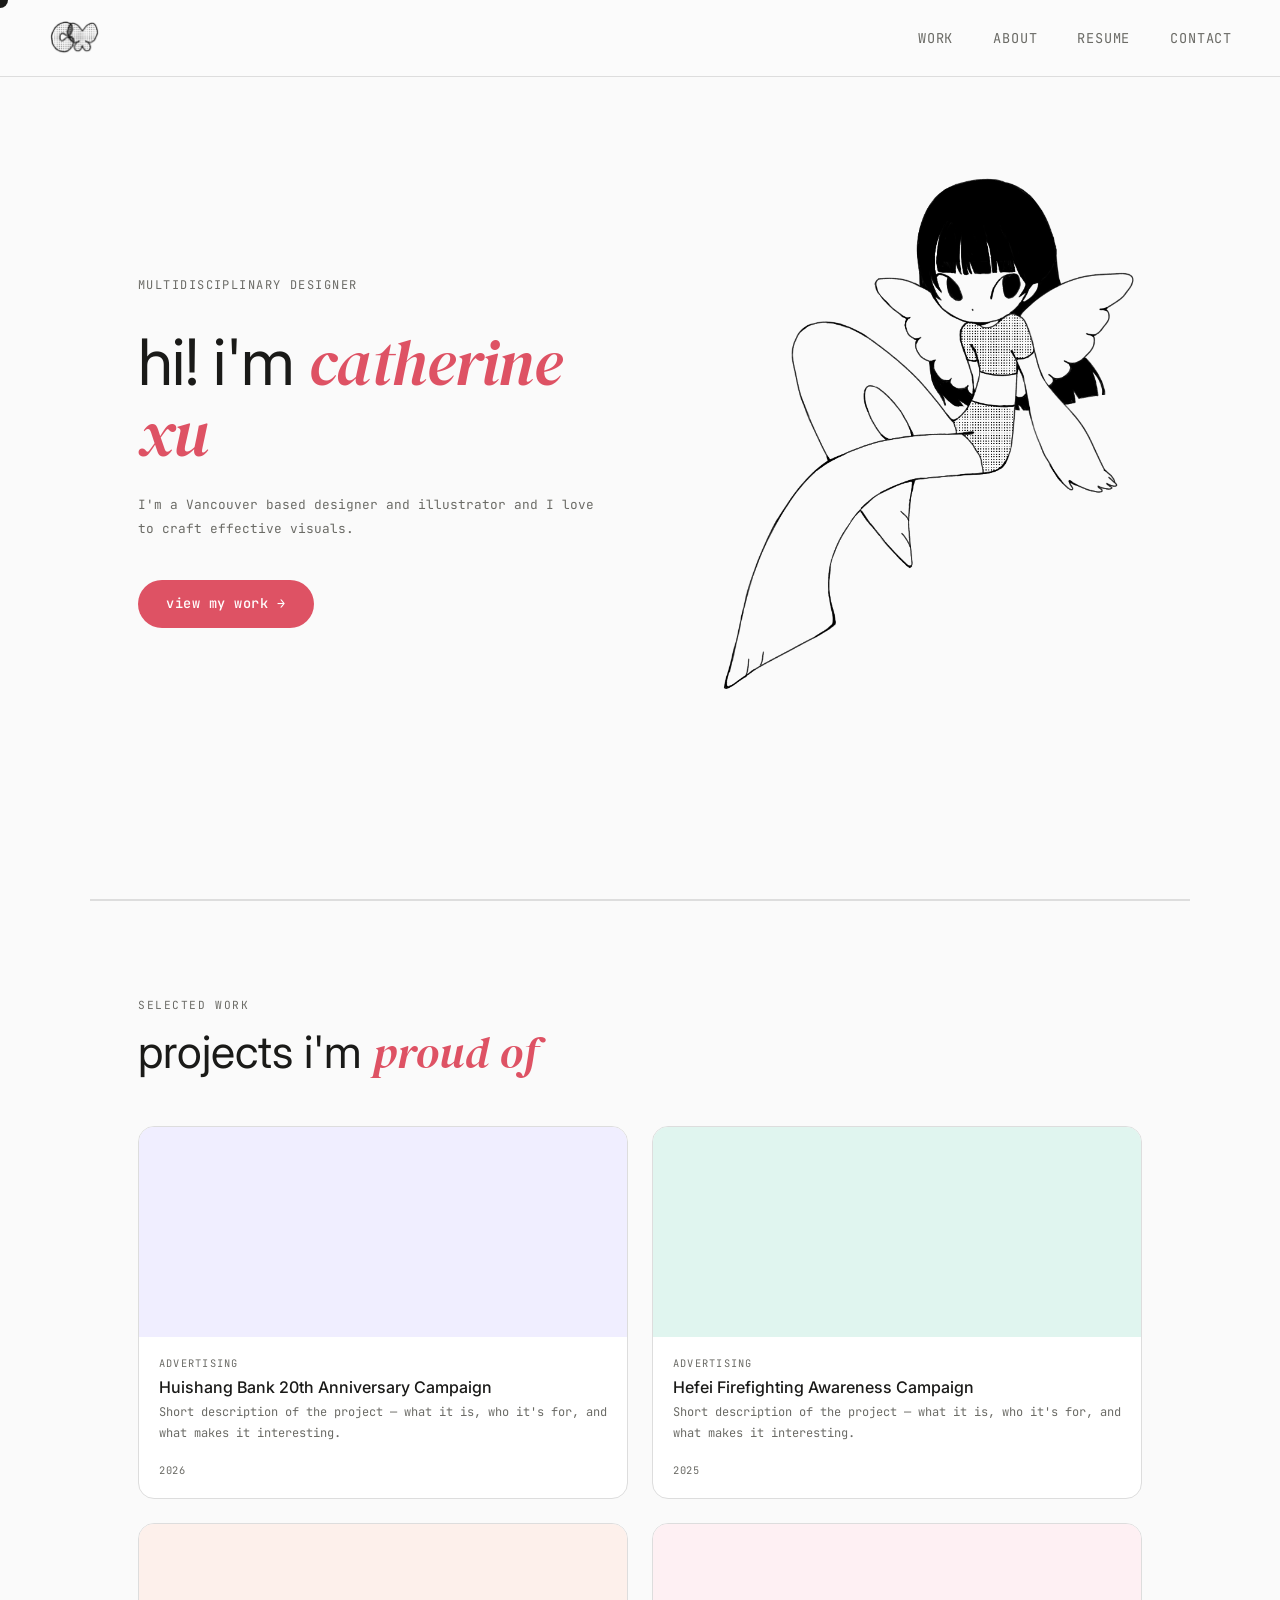
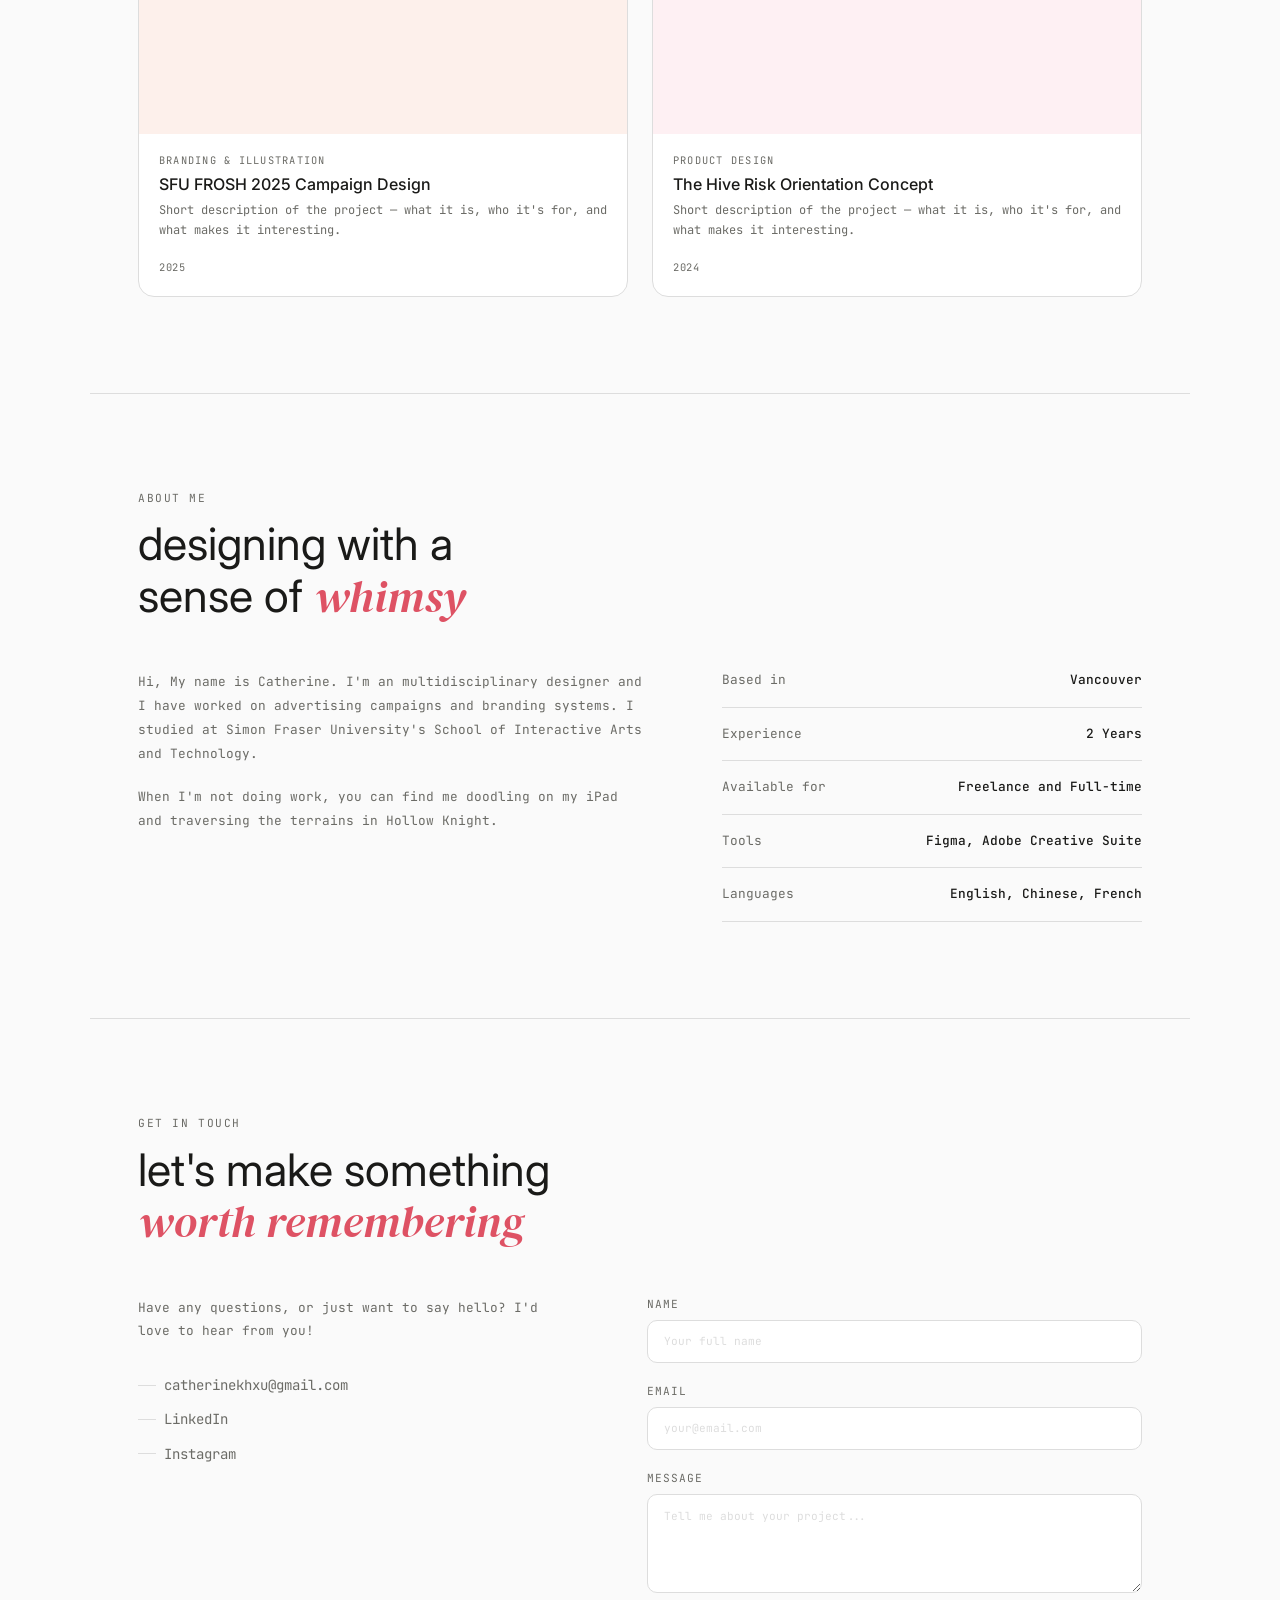
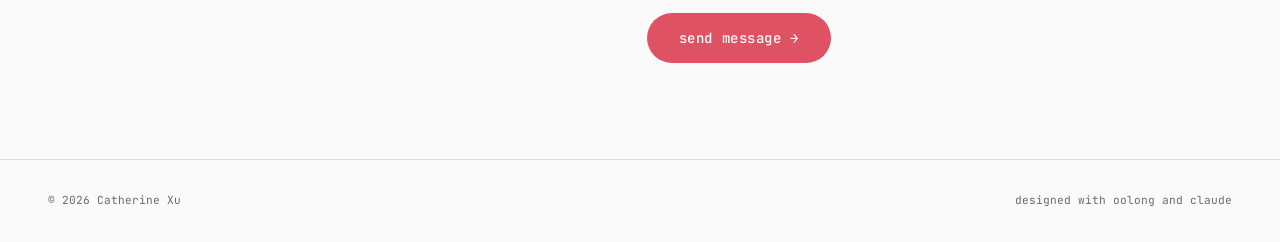
==== html/index.html @ 793a651d "added resume pdf" ====
<!DOCTYPE html>
<html lang="en">
<head>
  <meta charset="UTF-8" />
  <meta name="viewport" content="width=device-width, initial-scale=1.0" />
  <title>Catherine Xu</title>

  <link rel="icon" type="image/png" href="../images/favicon.png">

  <link rel="preconnect" href="https://fonts.googleapis.com">
  <link rel="preconnect" href="https://fonts.gstatic.com" crossorigin>

  <!-- FONTS -->
  <link href="https://fonts.googleapis.com/css2?family=JetBrains+Mono:ital,wght@0,100..800;1,100..800&display=swap" rel="stylesheet">
  <link href="https://fonts.googleapis.com/css2?family=DM+Serif+Display:ital@0;1&family=DM+Sans:wght@300;400;500&display=swap" rel="stylesheet">
  <link href="https://fonts.googleapis.com/css2?family=Inter:ital,opsz,wght@0,14..32,100..900;1,14..32,100..900&family=JetBrains+Mono:ital,wght@0,100..800;1,100..800&display=swap" rel="stylesheet">
  
  <link rel="stylesheet" href="../css/style.css">
</head>

<body>

  <!-- NAV -->
  <nav>
    <a href="#hero">
      <img class="nav-logo"
           src="../images/personal-logo.png"
           alt="Catherine Xu"
           style="height: 36px; width: auto;"
           data-cursor="home"/>

      <img class="nav-logo nav-logo-hover"
           src="../images/personal-logo-hover.png"
           alt="Catherine Xu"
           style="height: 36px; width: auto;" />
    </a>
    <ul class="nav-links">
      <li><a href="#work">Work</a></li>
      <li><a href="#about">About</a></li>
      <li><a href="../files/resume-2026-english.pdf" target="_blank">resume</a></li>
      <li><a href="#contact">Contact</a></li>
    </ul>
  </nav>

  <!-- HERO -->
  <section class="hero" id="hero">
    <div class="hero-text reveal">
      <span class="hero-eyebrow">multidisciplinary designer</span>
      <h1>hi! i'm<em> catherine xu</em></h1>
      <p class="hero-sub">I'm a Vancouver based designer and illustrator and I love to craft effective visuals.</p>
      <a href="#work" class="hero-cta">view my work →</a>
    </div>

    <div class="hero-visual">
      <img
        src="../images/self-portriat.png"
        alt="Your Name — Creative Designer"
        style="width: 100%; border-radius: 16px; object-fit: cover;"
        data-cursor="self portriat 2026"/>
    </div> 
  </section>

  <!-- SELECTED WORK -->
  <div id="work">
    <div class="section">
      <p class="section-tag reveal">selected work</p>
      <h2 class="section-title reveal">projects i'm <em style="font-family: var(--serif); font-style: italic; color: var(--accent);">proud of</em></h2>

      <div class="projects-grid reveal">

        <!-- PROJECT 1 -->
        <a class="proj-card" href="project-1.html" >
          <div class="proj-thumb">
            <!-- To use your own image: replace the div below with <img src="../images/your-image.jpg" alt="Project name" /> -->
            <div class="proj-thumb-placeholder pt-1"></div>
          </div>
          <div class="proj-body">
            <span class="proj-tag">Advertising</span>
            <p class="proj-name">Huishang Bank 20th Anniversary Campaign</p>
            <p class="proj-desc">Short description of the project — what it is, who it's for, and what makes it interesting.</p>
            <div class="proj-footer">
              <span class="proj-year">2026</span>
              <span class="proj-arrow">↗</span>
            </div>
          </div>
        </a>

        <!-- PROJECT 2 -->
        <a class="proj-card" href="project-2.html">
          <div class="proj-thumb">
            <div class="proj-thumb-placeholder pt-2"></div>
          </div>
          <div class="proj-body">
            <span class="proj-tag">Advertising</span>
            <p class="proj-name">Hefei Firefighting Awareness Campaign</p>
            <p class="proj-desc">Short description of the project — what it is, who it's for, and what makes it interesting.</p>
            <div class="proj-footer">
              <span class="proj-year">2025</span>
              <span class="proj-arrow">↗</span>
            </div>
          </div>
        </a>

        <!-- PROJECT 3 -->
        <a class="proj-card" href="project-3.html">
          <div class="proj-thumb">
            <div class="proj-thumb-placeholder pt-3"></div>
          </div>
          <div class="proj-body">
            <span class="proj-tag">Branding & Illustration</span>
            <p class="proj-name">SFU FROSH 2025 Campaign Design</p>
            <p class="proj-desc">Short description of the project — what it is, who it's for, and what makes it interesting.</p>
            <div class="proj-footer">
              <span class="proj-year">2025</span>
              <span class="proj-arrow">↗</span>
            </div>
          </div>
        </a>

        <!-- PROJECT 4 -->
        <a class="proj-card" href="#">
          <div class="proj-thumb">
            <div class="proj-thumb-placeholder pt-4"></div>
          </div>
          <div class="proj-body">
            <span class="proj-tag">Product Design</span>
            <p class="proj-name">The Hive Risk Orientation Concept</p>
            <p class="proj-desc">Short description of the project — what it is, who it's for, and what makes it interesting.</p>
            <div class="proj-footer">
              <span class="proj-year">2024</span>
              <span class="proj-arrow">↗</span>
            </div>
          </div>
        </a>

      </div>
    </div>
  </div>

  <!-- ABOUT -->
  <div id="about">
    <div class="section">
      <p class="section-tag reveal">about me</p>
      <h2 class="section-title reveal">designing with a<br> sense of <em style="font-family: var(--serif); font-style: italic; color: var(--accent);" data-cursor="🌸">whimsy</em></h2>
      <div class="about-grid reveal">
        <div class="about-body">
          <p>Hi, My name is Catherine. I'm an multidisciplinary designer and I have worked on advertising campaigns and branding systems. I studied at  <a href="https://www.sfu.ca/siat.html" data-cursor="see more">Simon Fraser University's School of Interactive Arts and Technology</a>.</p>
          <p>When I'm not doing work, you can find me doodling on my iPad and traversing the terrains in Hollow Knight.</p>
        </div>
        <div class="about-facts">
          <div class="fact-row-1"><span class="fact-label">Based in</span><span class="fact-value">Vancouver</span></div>
          <div class="fact-row"><span class="fact-label">Experience</span><span class="fact-value">2 Years</span></div>
          <div class="fact-row"><span class="fact-label">Available for</span><span class="fact-value">Freelance and Full-time</span></div>
          <div class="fact-row"><span class="fact-label">Tools</span><span class="fact-value">Figma, Adobe Creative Suite</span></div>
          <div class="fact-row"><span class="fact-label">Languages</span><span class="fact-value">English, Chinese, French</span></div>
        </div>
      </div>
    </div>
  </div>

  <!-- CONTACT -->
  <div id="contact">
    <div class="section">
      <p class="section-tag reveal">Get in touch</p>
      <h2 class="section-title reveal">let's make something<br><em style="font-family: var(--serif); font-style: italic; color: var(--accent);">worth remembering</em></h2>
      <div class="contact-grid reveal">
        <div class="contact-intro">
          <p>Have any questions, or just want to say hello? I'd love to hear from you!</p>
          <div class="contact-links">
            <a class="contact-link" href="mailto:catherinekhxu@gmail.com">catherinekhxu@gmail.com</a>
            <a class="contact-link" href="https://www.linkedin.com/in/catherine-xu-8465aa3b2/" target="_blank">LinkedIn</a>
            <a class="contact-link" href="https://instagram.com/oo10n9" target="_blank" data-cursor="work in progress">Instagram</a>
          </div>
        </div>
        <form onsubmit="handleSubmit(event)">
          <div class="field">
            <label for="name">Name</label>
            <input id="name" type="text" placeholder="Your full name" required />
          </div>
          <div class="field">
            <label for="email">Email</label>
            <input id="email" type="email" placeholder="your@email.com" required />
          </div>
          <div class="field">
            <label for="message">Message</label>
            <textarea id="message" rows="5" placeholder="Tell me about your project..." required></textarea>
          </div>
          <button type="submit" class="submit-btn">send message →</button>
        </form>
      </div>
    </div>
  </div>

  <!-- FOOTER -->
  <footer>
    <span>© 2026 Catherine Xu</span>
    <span>designed with oolong and claude</span>
  </footer>

  <script src="../javascript/main.js"></script>


</body>
</html>
---- css/style.css ----
*, *::before, *::after { margin: 0; padding: 0; box-sizing: border-box; cursor: none !important;}

:root {
  --bg: #fafafa;
  --surface: #ffffff;
  --text: #1a1a18;
  --muted: #6b6b66;
  --faint: #dddddd;
  --accent: #de5264;
  --serif: 'DM Serif Display', Georgia, serif;
  --sans: 'Inter', sans-serif;
  --mono: 'JetBrains Mono', sans-serif;
}

html { scroll-behavior: smooth; cursor: none !important;}

body {
  background: var(--bg);
  color: var(--text);
  font-family: var(--mono);
  font-weight: 400;
  line-height: 1.6;
  -webkit-font-smoothing: antialiased;
  cursor: none !important;
}

a {
  text-decoration: none;
  font-size: 0.8rem;
  font-weight: 400;
  color: var(--muted);
  transition: color 0.2s;
  position: relative;
}

a:hover { color: var(--accent); }

a:hover::after { width: 100%; }

/* NAV */
nav {
  position: fixed;
  top: 0; left: 0; right: 0;
  z-index: 100;
  display: flex;
  justify-content: space-between;
  align-items: center;
  padding: 1.25rem 3rem;
  background: rgba(251, 251, 251, 0.88);
  backdrop-filter: blur(10px);
  border-bottom: 1px solid var(--faint);
}

.nav-logo {
  font-family: var(--sans);
  font-size: 1.2rem;
  letter-spacing: 0.01em;
  color: var(--text);
  text-decoration: none;
}

.nav-logo-default {
  transition: opacity 0.2s ease;
}

.nav-logo-hover {
  position: absolute;
  opacity: 0;
  transition: opacity 0.2s ease;
}

a:has(.nav-logo) {
  position: relative;
  display: inline-flex;
}

a:has(.nav-logo):hover .nav-logo-default { opacity: 0; }
a:has(.nav-logo):hover .nav-logo-hover { opacity: 1; }

.nav-links {
  display: flex;
  gap: 2.5rem;
  list-style: none;
}

.nav-links a {
  text-decoration: none;
  font-size: 0.85rem;
  font-weight: 400;
  letter-spacing: 0.06em;
  text-transform: uppercase;
  color: var(--muted);
  transition: color 0.2s;
}

.nav-links a:hover { color: var(--accent); }

/*  HERO  */
.hero {
  padding: 6rem 3rem;
  max-width: 1100px;
  margin: 0 auto;
  min-height: 100vh;
  display: grid;
  grid-template-columns: 1fr 1fr;
  align-items: center;
  gap: 5rem;
  border-bottom: 1px solid var(--faint);
}

.hero-eyebrow {
  display: inline-block;
  font-size: 0.75rem;
  letter-spacing: 0.12em;
  text-transform: uppercase;
  color: var(--muted);
  margin-bottom: 1.5rem;
  padding-bottom: 0.5rem;
}

.hero h1 {
  font-family: var(--sans);
  font-size: clamp(2.8rem, 5vw, 4.5rem);
  font-weight: 400;
  line-height: 1.1;
  margin-bottom: 1.5rem;
  letter-spacing: -0.01em;
}

.hero h1 em {
  font-family: var(--serif);
  font-style: italic;
  color: var(--accent);
}

.hero-sub {
  font-size: 0.8rem;
  color: var(--muted);
  max-width: 550px;
  line-height: 1.8;
  margin-bottom: 2.5rem;
}

.hero-cta {
  display: inline-flex;
  align-items: center;
  gap: 10px;
  font-size: 0.85rem;
  font-weight: 500;
  letter-spacing: 0.04em;
  text-decoration: none;
  color: var(--surface);
  background: var(--accent);
  padding: 0.85rem 1.75rem;
  border-radius: 100px;
  transition: opacity 0.2s, transform 0.2s;
  
}

.hero-cta::after { display: none; }

.hero-cta:hover { opacity: 0.82; transform: translateY(-1px); color: var(--surface); background-color: var(--accent); }

.hero-visual {
  display: flex;
  flex-direction: column;
  gap: 1rem;
}

@keyframes floatUp {
  from { opacity: 0; transform: translateY(16px); }
  to   { opacity: 1; transform: translateY(0); }
}

/* SECTION SHARED */
.section {
  padding: 6rem 3rem;
  max-width: 1100px;
  margin: 0 auto;
}

.section-tag {
  font-size: 0.7rem;
  letter-spacing: 0.14em;
  text-transform: uppercase;
  color: var(--muted);
  margin-bottom: 0.75rem;
}

.section-title {
  font-family: var(--sans);
  font-size: clamp(2rem, 3.5vw, 2.8rem);
  font-weight: 400;
  line-height: 1.15;
  margin-bottom: 3rem;
}

#work .section,
#about .section,
#contact .section {
  border-top: 1px solid var(--faint);
}

/* WORK */

.projects-grid {
  display: grid;
  grid-template-columns: repeat(2, minmax(0, 1fr));
  gap: 1.5rem;
}

.proj-card {
  background: var(--surface);
  border: 1px solid var(--faint);
  border-radius: 16px;
  overflow: hidden;
  text-decoration: none;
  color: inherit;
  display: flex;
  flex-direction: column;
  transition: border-color 0.2s ease, transform 0.2s ease;
}

.proj-card:hover {
  border-color: #c8c8c8;
  transform: translateY(-3px);
}

.proj-card:hover .proj-thumb img,
.proj-card:hover .proj-thumb-placeholder { transform: scale(1.03); }

.proj-card:hover .proj-arrow {
  opacity: 1;
  transform: translate(2px, -2px);
}

/* WORKS - THUMBNAILS */
.proj-thumb {
  width: 100%;
  height: 210px;
  overflow: hidden;
}

.proj-thumb img {
  width: 100%;
  height: 100%;
  object-fit: cover;
  display: block;
  transition: transform 0.4s ease;
}

.proj-thumb-placeholder {
  width: 100%;
  height: 100%;
  transition: transform 0.4s ease;
}

/* Placeholder tints — swap these out once you have real images */
.pt-1 { background: #f0eeff; }
.pt-2 { background: #e0f5ef; }
.pt-3 { background: #fdf0eb; }
.pt-4 { background: #fef0f3; }

/* WORKS - PROJECT CARD BODY */
.proj-body {
  padding: 1.1rem 1.25rem 1.25rem;
  display: flex;
  flex-direction: column;
  gap: 5px;
  flex: 1;
}

.proj-tag {
  font-size: 0.65rem;
  letter-spacing: 0.12em;
  text-transform: uppercase;
  color: var(--muted);
}

.proj-name {
  font-family: var(--sans);
  font-size: 1rem;
  font-weight: 500;
  color: var(--text);
  line-height: 1.3;
  margin: 0;
}

.proj-desc {
  font-size: 0.75rem;
  color: var(--muted);
  line-height: 1.7;
  margin: 0;
  flex: 1;
}

.proj-footer {
  display: flex;
  justify-content: space-between;
  align-items: center;
  margin-top: 0.85rem;
}

.proj-year {
  font-size: 0.65rem;
  color: var(--muted);
  letter-spacing: 0.06em;
}

.proj-arrow {
  font-size: 1rem;
  color: var(--muted);
  opacity: 0;
  transition: opacity 0.2s ease, transform 0.2s ease;
  line-height: 1;
}

/* ABOUT */

.about-grid {
  display: grid;
  grid-template-columns: 1.2fr 1fr;
  gap: 5rem;
  align-items: start;
}

.about-body p {
  font-size: 0.8rem;
  color: var(--muted);
  line-height: 1.85;
  margin-bottom: 1.25rem;
}

.about-facts {
  display: flex;
  flex-direction: column;
  gap: 0;
}

.fact-row-1 {
  display: flex;
  justify-content: space-between;
  align-items: baseline;
  padding-bottom: 1rem;
  border-bottom: 1px solid var(--faint);
  font-size: 0.8rem;
}

.fact-row {
  display: flex;
  justify-content: space-between;
  align-items: baseline;
  padding: 1rem 0;
  border-bottom: 1px solid var(--faint);
  font-size: 0.8rem;
}

.fact-label { color: var(--muted); }
.fact-value { font-weight: 500; }

/* CONTACT */
.contact-grid {
  display: grid;
  grid-template-columns: 1fr 1.2fr;
  gap: 6rem;
  align-items: start;
}

.contact-intro p {
  font-size: 0.8rem;
  color: var(--muted);
  line-height: 1.8;
  margin-bottom: 2rem;
}

.contact-links {
  display: flex;
  flex-direction: column;
  gap: 0.75rem;
}

.contact-link {
  font-size: 0.875rem;
  color: var(--muted);
  text-decoration: none;
  display: flex;
  align-items: center;
  gap: 8px;
  transition: color 0.2s;
}

.contact-link:hover { color: var(--accent); }

.contact-link::before {
  content: '';
  display: inline-block;
  width: 18px; height: 1px;
  background: var(--faint);
}

form { display: flex; flex-direction: column; gap: 1.25rem; }

.field { display: flex; flex-direction: column; gap: 6px; }

label {
  font-size: 0.7rem;
  letter-spacing: 0.1em;
  text-transform: uppercase;
  color: var(--muted);
}

input, textarea {
  font-family: var(--mono);
  font-size: 0.7rem;
  color: var(--text);
  background: var(--surface);
  border: 1px solid var(--faint);
  border-radius: 10px;
  padding: 0.85rem 1rem;
  transition: border-color 0.2s;
  width: 100%;
  resize: vertical;
}

input:focus, textarea:focus {
  outline: none;
  border-color: var(--muted);
}

input::placeholder, textarea::placeholder { color: var(--faint); }

.submit-btn {
  font-family: var(--mono);
  font-size: 0.875rem;
  font-weight: 500;
  letter-spacing: 0.04em;
  color: var(--surface);
  background: var(--accent);
  border: none;
  border-radius: 100px;
  padding: 1rem 2rem;
  align-self: flex-start;
  transition: opacity 0.2s, transform 0.2s;
}

.submit-btn:hover { opacity: 0.82; transform: translateY(-1px); }

/* FOOTER */
footer {
  border-top: 1px solid var(--faint);
  padding: 2rem 3rem;
  display: flex;
  justify-content: space-between;
  align-items: center;
  font-size: 0.7rem;
  color: var(--muted);
}

/* FADE IN ON SCROLL */
.reveal {
  opacity: 0;
  transform: translateY(20px);
  transition: opacity 0.7s ease, transform 0.7s ease;
}

.reveal.visible {
  opacity: 1;
  transform: translateY(0);
}

/* RESPONSIVE */
@media (max-width: 768px) {
  nav { padding: 1rem 1.5rem; }
  .nav-links { gap: 1.5rem; }
  .hero { grid-template-columns: 1fr; padding: 7rem 1.5rem 3rem; gap: 3rem; min-height: auto; }
  .hero-visual { display: none; }
  .section { padding: 4rem 1.5rem; }
  .about-grid { grid-template-columns: 1fr; gap: 2.5rem; }
  .project-item { grid-template-columns: 1fr; min-height: auto; }
  .project-info { border-left: none; border-top: 1px solid var(--faint); padding: 1.25rem 0; }
  .project-thumb-wrap { min-height: 200px; }
  .contact-grid { grid-template-columns: 1fr; gap: 3rem; }
  .projects-grid { grid-template-columns: 1fr; }
  .proj-thumb { height: 200px; }
  footer { flex-direction: column; gap: 0.5rem; text-align: center; }

  
}


/* CUSTOM CURSOR */
.custom-cursor {
  width: 16px;
  height: 16px;
  background: #1a1a18;
  border-radius: 100px;
  position: fixed;
  top: 0;
  left: 0;
  pointer-events: none;
  transform: translate(-50%, -50%);
  z-index: 9999;
  transition: transform 0.15s ease, width 0.2s ease, height 0.2s ease, padding 0.2s ease;
  display: flex;
  align-items: center;
  justify-content: center;
  overflow: hidden;
  white-space: nowrap;
}

.custom-cursor.has-message {
  width: auto;
  height: auto;
  padding: 8px 14px;
  border-radius: 100px;
}

.custom-cursor .cursor-label {
  user-select: none;
  font-family: var(--mono);
  font-size: 0.65rem;
  letter-spacing: 0.08em;
  color: #ffffff;
  opacity: 0;
  max-width: 0;
  transition: opacity 0.15s ease, max-width 0.2s ease;
  text-transform: lowercase;
  overflow: hidden;
}

.custom-cursor.has-message .cursor-label {
  opacity: 1;
  max-width: 200px;
}
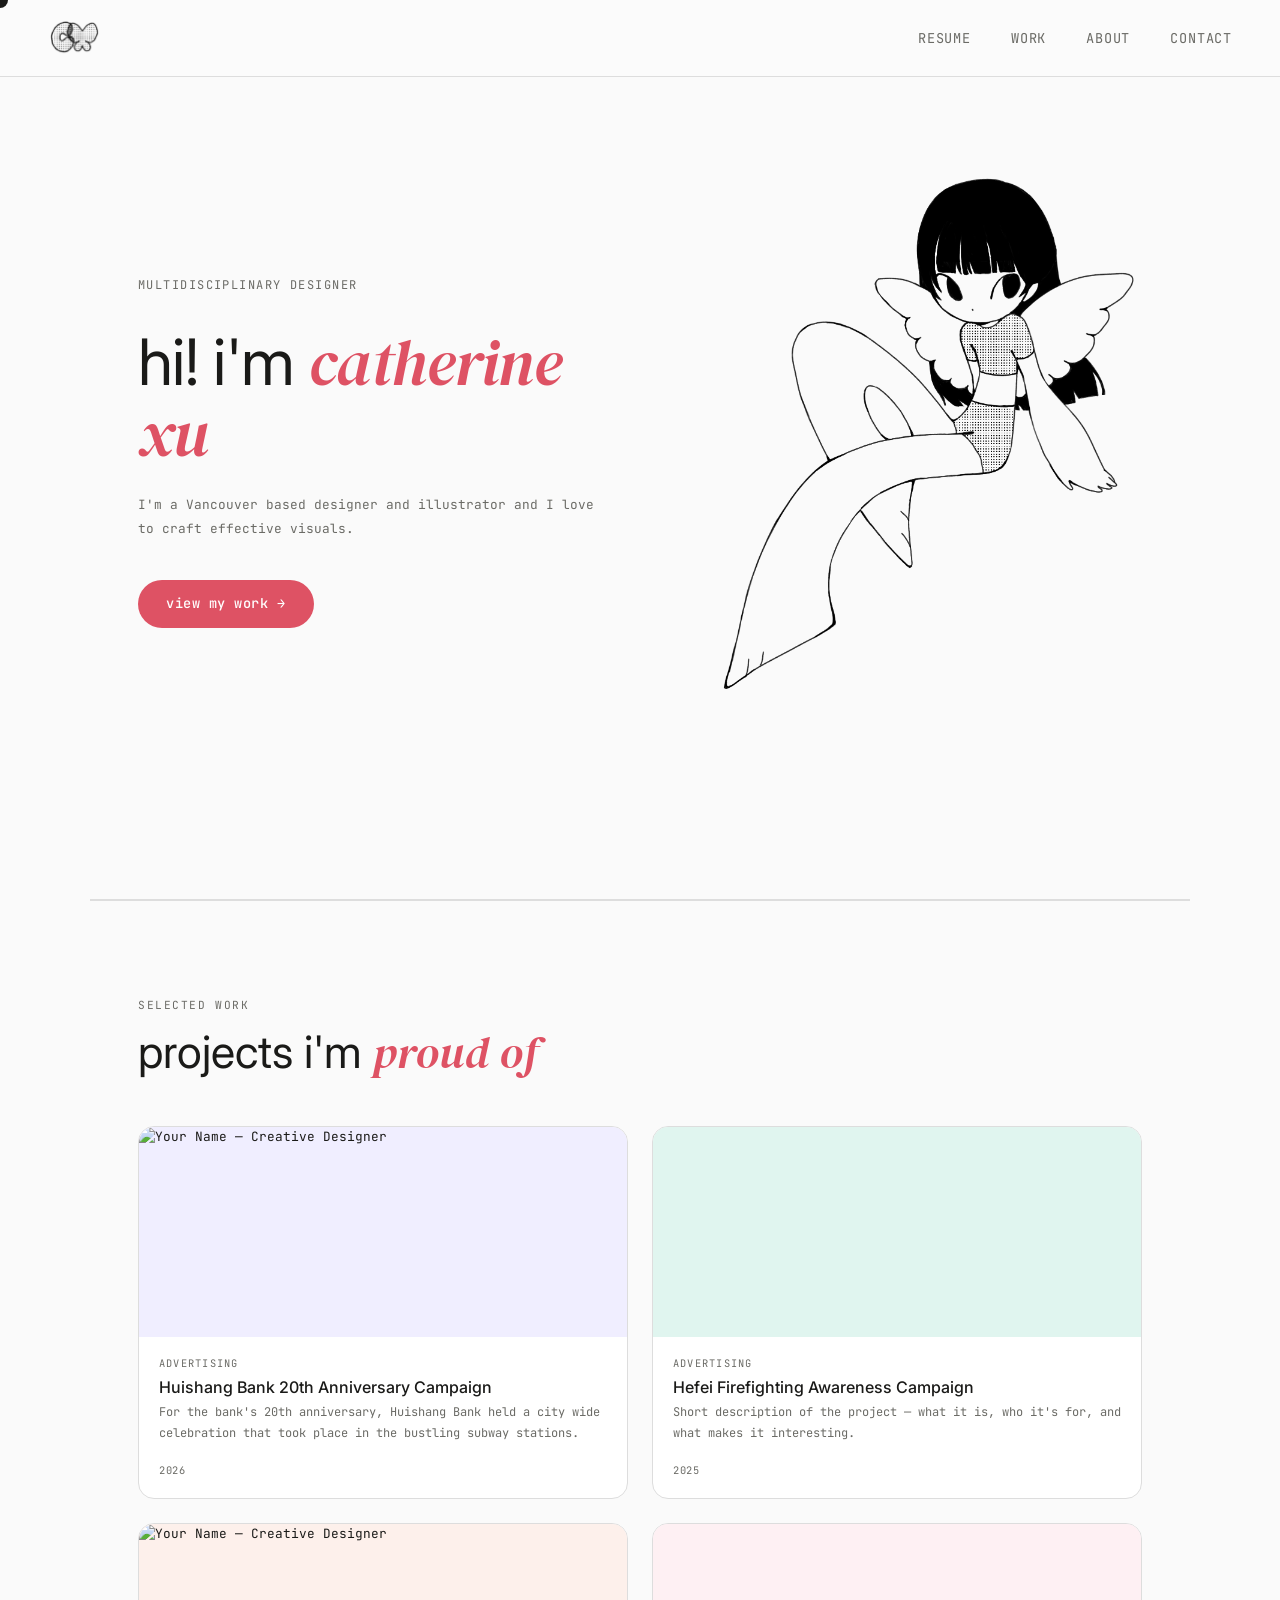
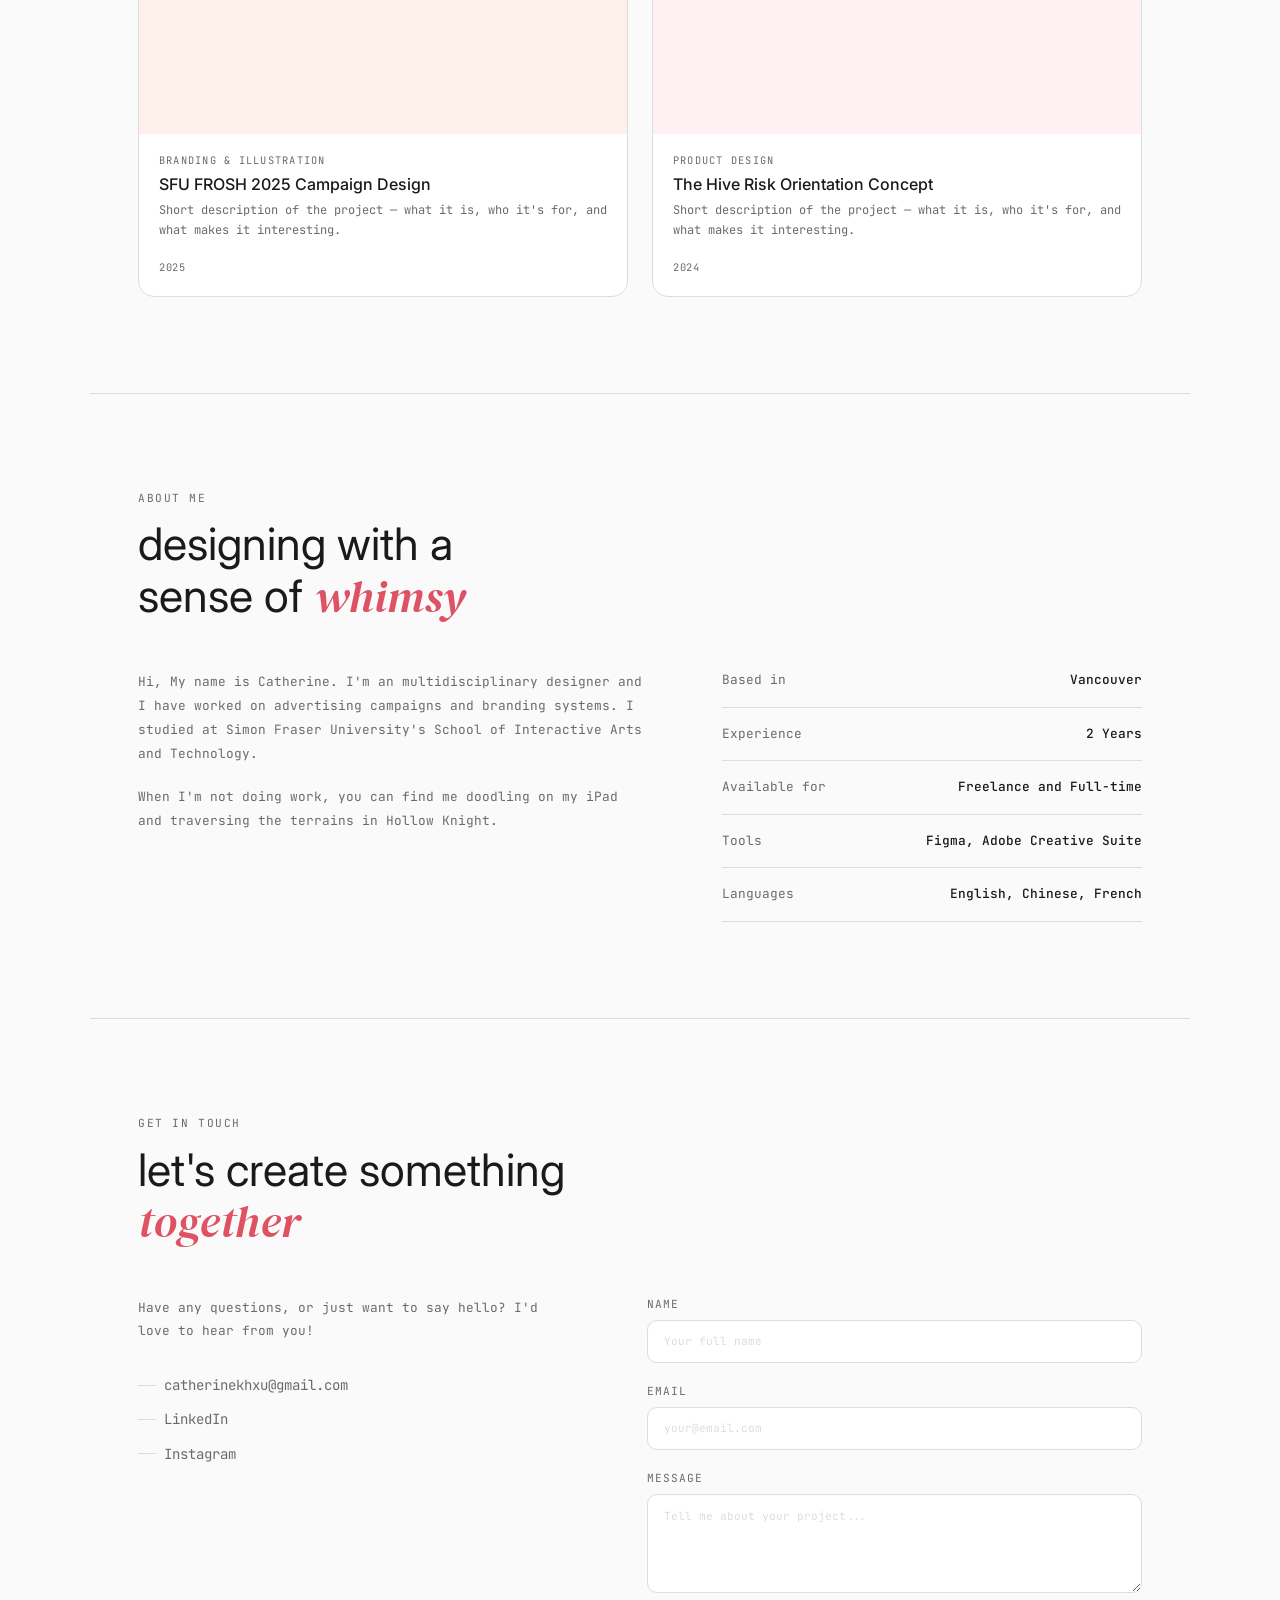
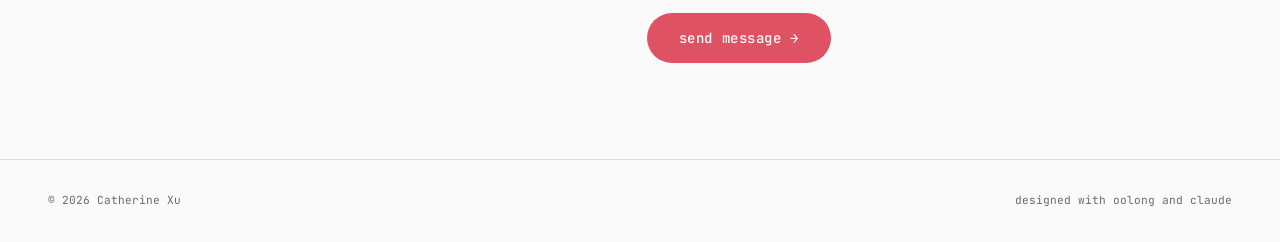
==== commit fccbf32c: "added resume to nav bar for easy access" ====
--- a/html/index.html
+++ b/html/index.html
@@ -35,9 +35,9 @@
            style="height: 36px; width: auto;" />
     </a>
     <ul class="nav-links">
+      <li><a href="../files/resume-2026-english.pdf" target="_blank">resume</a></li>
       <li><a href="#work">Work</a></li>
       <li><a href="#about">About</a></li>
-      <li><a href="../files/resume-2026-english.pdf" target="_blank">resume</a></li>
       <li><a href="#contact">Contact</a></li>
     </ul>
   </nav>
@@ -71,13 +71,18 @@
         <!-- PROJECT 1 -->
         <a class="proj-card" href="project-1.html" >
           <div class="proj-thumb">
-            <!-- To use your own image: replace the div below with <img src="../images/your-image.jpg" alt="Project name" /> -->
-            <div class="proj-thumb-placeholder pt-1"></div>
+            <div class="proj-thumb-placeholder pt-1">
+              <img
+                src="../images//project-1/KV.png"
+                alt="Your Name — Creative Designer"
+                style="width: 100%; border-radius: 16px; object-fit: cover;"
+                data-cursor="self portriat 2026"/>
+            </div>
           </div>
           <div class="proj-body">
             <span class="proj-tag">Advertising</span>
             <p class="proj-name">Huishang Bank 20th Anniversary Campaign</p>
-            <p class="proj-desc">Short description of the project — what it is, who it's for, and what makes it interesting.</p>
+            <p class="proj-desc">For the bank's 20th anniversary, Huishang Bank held a city wide celebration that took place in the bustling subway stations.</p>
             <div class="proj-footer">
               <span class="proj-year">2026</span>
               <span class="proj-arrow">↗</span>
@@ -104,7 +109,13 @@
         <!-- PROJECT 3 -->
         <a class="proj-card" href="project-3.html">
           <div class="proj-thumb">
-            <div class="proj-thumb-placeholder pt-3"></div>
+            <div class="proj-thumb-placeholder pt-3">
+              <img
+                src="../images//project-3/shirt-mockup.png"
+                alt="Your Name — Creative Designer"
+                style="width: 100%; border-radius: 16px; object-fit: cover;"
+                data-cursor="self portriat 2026"/>
+            </div>
           </div>
           <div class="proj-body">
             <span class="proj-tag">Branding & Illustration</span>
@@ -162,7 +173,7 @@
   <div id="contact">
     <div class="section">
       <p class="section-tag reveal">Get in touch</p>
-      <h2 class="section-title reveal">let's make something<br><em style="font-family: var(--serif); font-style: italic; color: var(--accent);">worth remembering</em></h2>
+      <h2 class="section-title reveal">let's create something<br><em style="font-family: var(--serif); font-style: italic; color: var(--accent);">together</em></h2>
       <div class="contact-grid reveal">
         <div class="contact-intro">
           <p>Have any questions, or just want to say hello? I'd love to hear from you!</p>
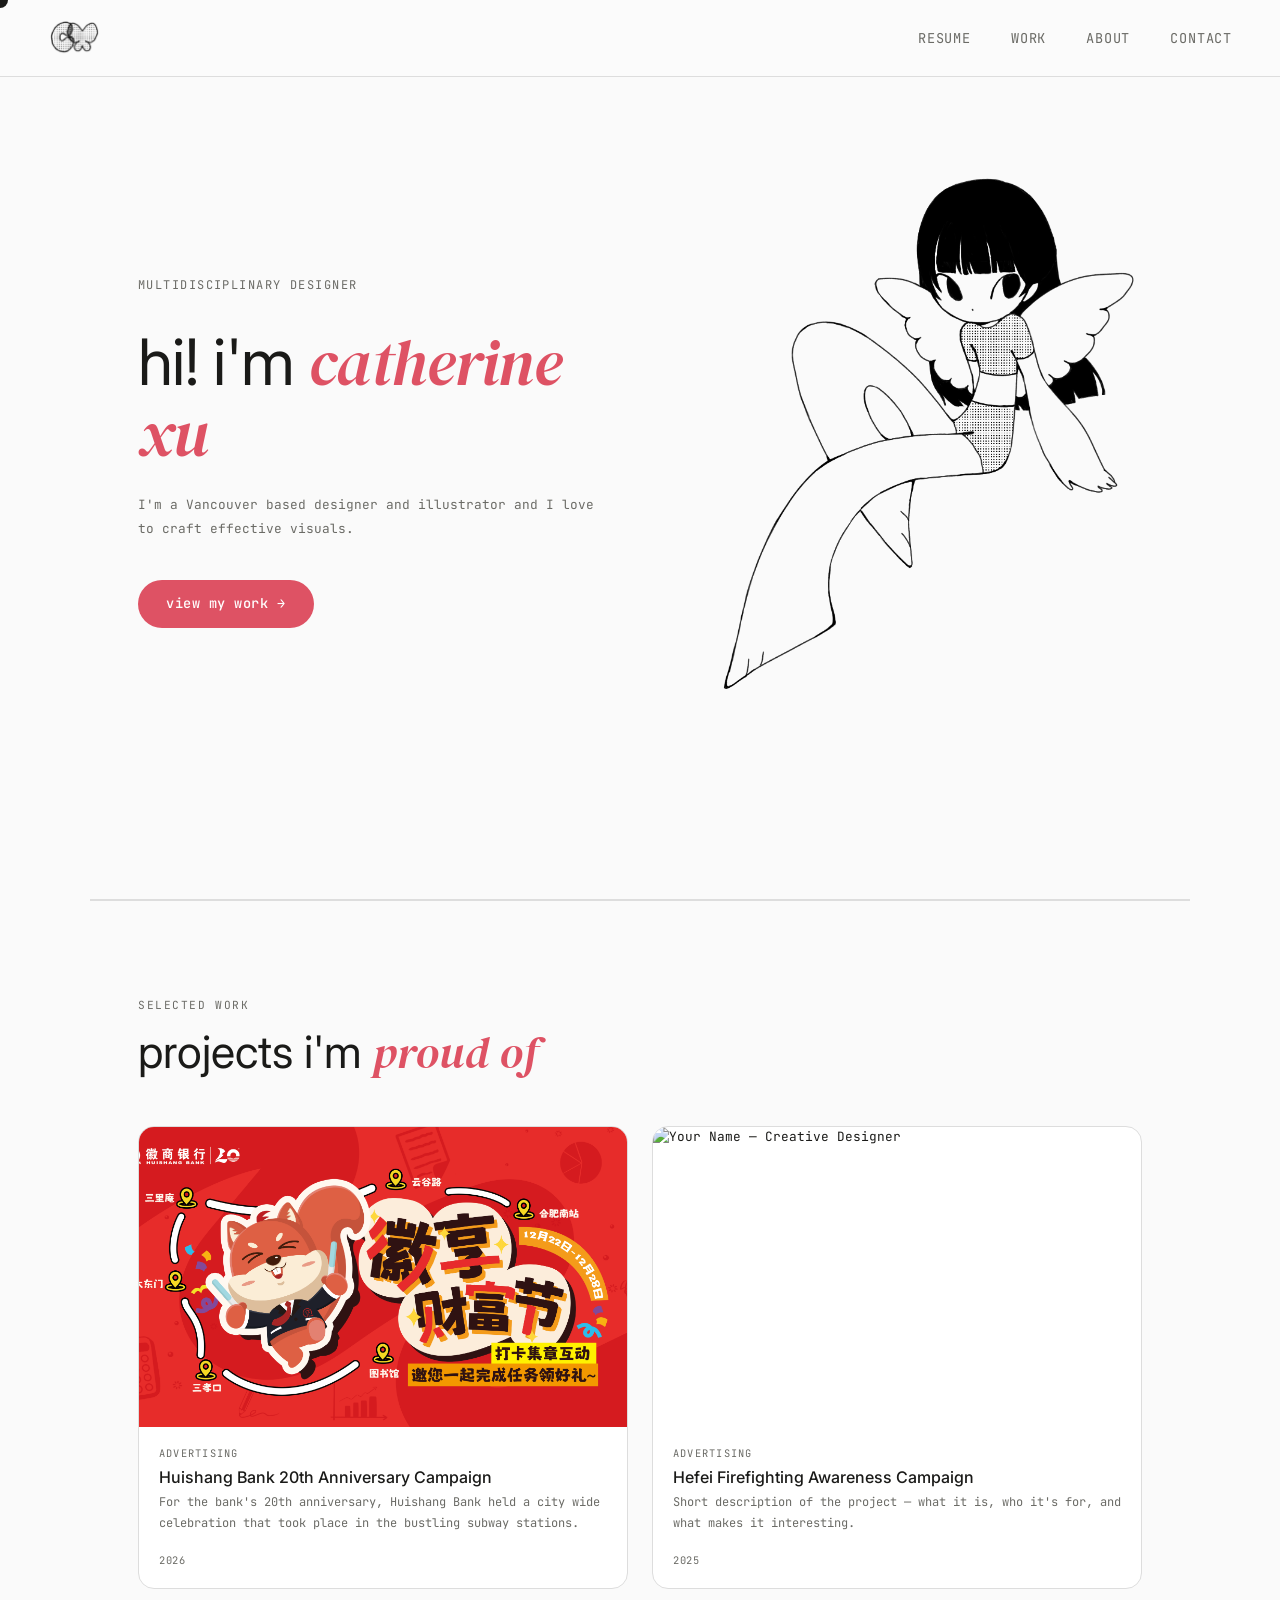
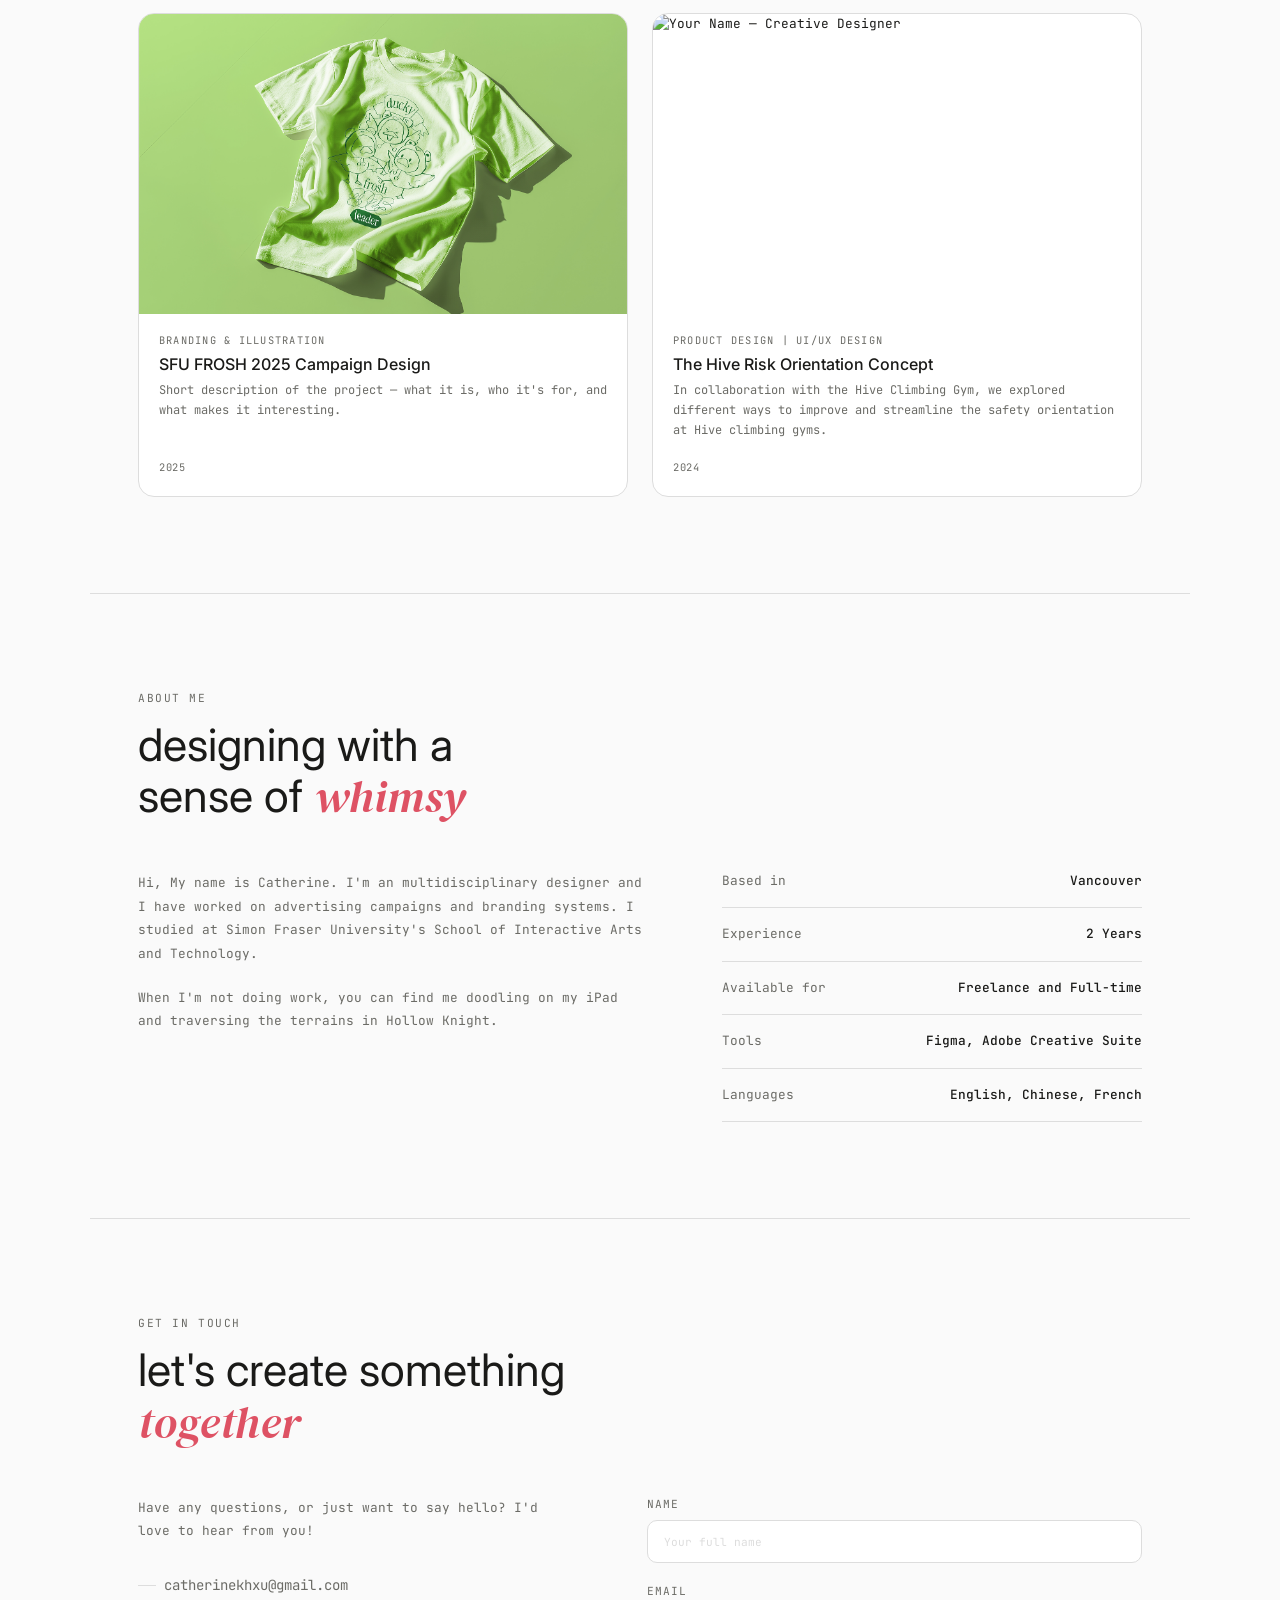
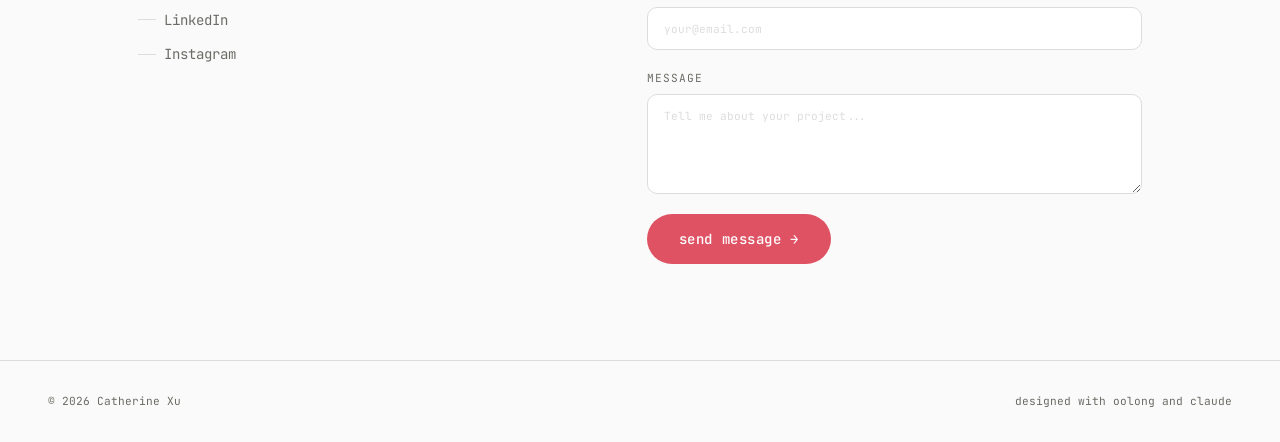
==== commit ce704f11: "added project thumbnails to home page" ====
--- a/html/index.html
+++ b/html/index.html
@@ -69,15 +69,11 @@
       <div class="projects-grid reveal">
 
         <!-- PROJECT 1 -->
-        <a class="proj-card" href="project-1.html" >
-          <div class="proj-thumb">
-            <div class="proj-thumb-placeholder pt-1">
-              <img
-                src="../images//project-1/KV.png"
-                alt="Your Name — Creative Designer"
-                style="width: 100%; border-radius: 16px; object-fit: cover;"
-                data-cursor="self portriat 2026"/>
-            </div>
+        <a class="proj-card" href="project-1.html" data-cursor="see more">
+          <div class="proj-thumb">
+            <img
+              src="../images//project-1/KV.png"
+              alt="Your Name — Creative Designer"/>
           </div>
           <div class="proj-body">
             <span class="proj-tag">Advertising</span>
@@ -91,9 +87,11 @@
         </a>
 
         <!-- PROJECT 2 -->
-        <a class="proj-card" href="project-2.html">
-          <div class="proj-thumb">
-            <div class="proj-thumb-placeholder pt-2"></div>
+        <a class="proj-card" href="project-2.html" data-cursor="see more">
+          <div class="proj-thumb">
+            <img
+              src="../images//project-2/firefighting-kv.png"
+              alt="Your Name — Creative Designer"/>
           </div>
           <div class="proj-body">
             <span class="proj-tag">Advertising</span>
@@ -107,15 +105,11 @@
         </a>
 
         <!-- PROJECT 3 -->
-        <a class="proj-card" href="project-3.html">
-          <div class="proj-thumb">
-            <div class="proj-thumb-placeholder pt-3">
-              <img
-                src="../images//project-3/shirt-mockup.png"
-                alt="Your Name — Creative Designer"
-                style="width: 100%; border-radius: 16px; object-fit: cover;"
-                data-cursor="self portriat 2026"/>
-            </div>
+        <a class="proj-card" href="project-3.html" data-cursor="see more">
+          <div class="proj-thumb">
+            <img
+              src="../images//project-3/shirt-mockup.png"
+              alt="Your Name — Creative Designer"/>
           </div>
           <div class="proj-body">
             <span class="proj-tag">Branding & Illustration</span>
@@ -129,14 +123,16 @@
         </a>
 
         <!-- PROJECT 4 -->
-        <a class="proj-card" href="#">
-          <div class="proj-thumb">
-            <div class="proj-thumb-placeholder pt-4"></div>
-          </div>
-          <div class="proj-body">
-            <span class="proj-tag">Product Design</span>
+        <a class="proj-card" href="project-4.html" data-cursor="see more">
+          <div class="proj-thumb">
+            <img
+              src="../images//project-4/hive-mockup.png"
+              alt="Your Name — Creative Designer"/>
+          </div>
+          <div class="proj-body">
+            <span class="proj-tag">Product Design | UI/UX Design</span>
             <p class="proj-name">The Hive Risk Orientation Concept</p>
-            <p class="proj-desc">Short description of the project — what it is, who it's for, and what makes it interesting.</p>
+            <p class="proj-desc">In collaboration with the Hive Climbing Gym, we explored different ways to improve and streamline the safety orientation at Hive climbing gyms.</p>
             <div class="proj-footer">
               <span class="proj-year">2024</span>
               <span class="proj-arrow">↗</span>
--- a/css/style.css
+++ b/css/style.css
@@ -237,7 +237,7 @@
 /* WORKS - THUMBNAILS */
 .proj-thumb {
   width: 100%;
-  height: 210px;
+  height: 300px;
   overflow: hidden;
 }
 
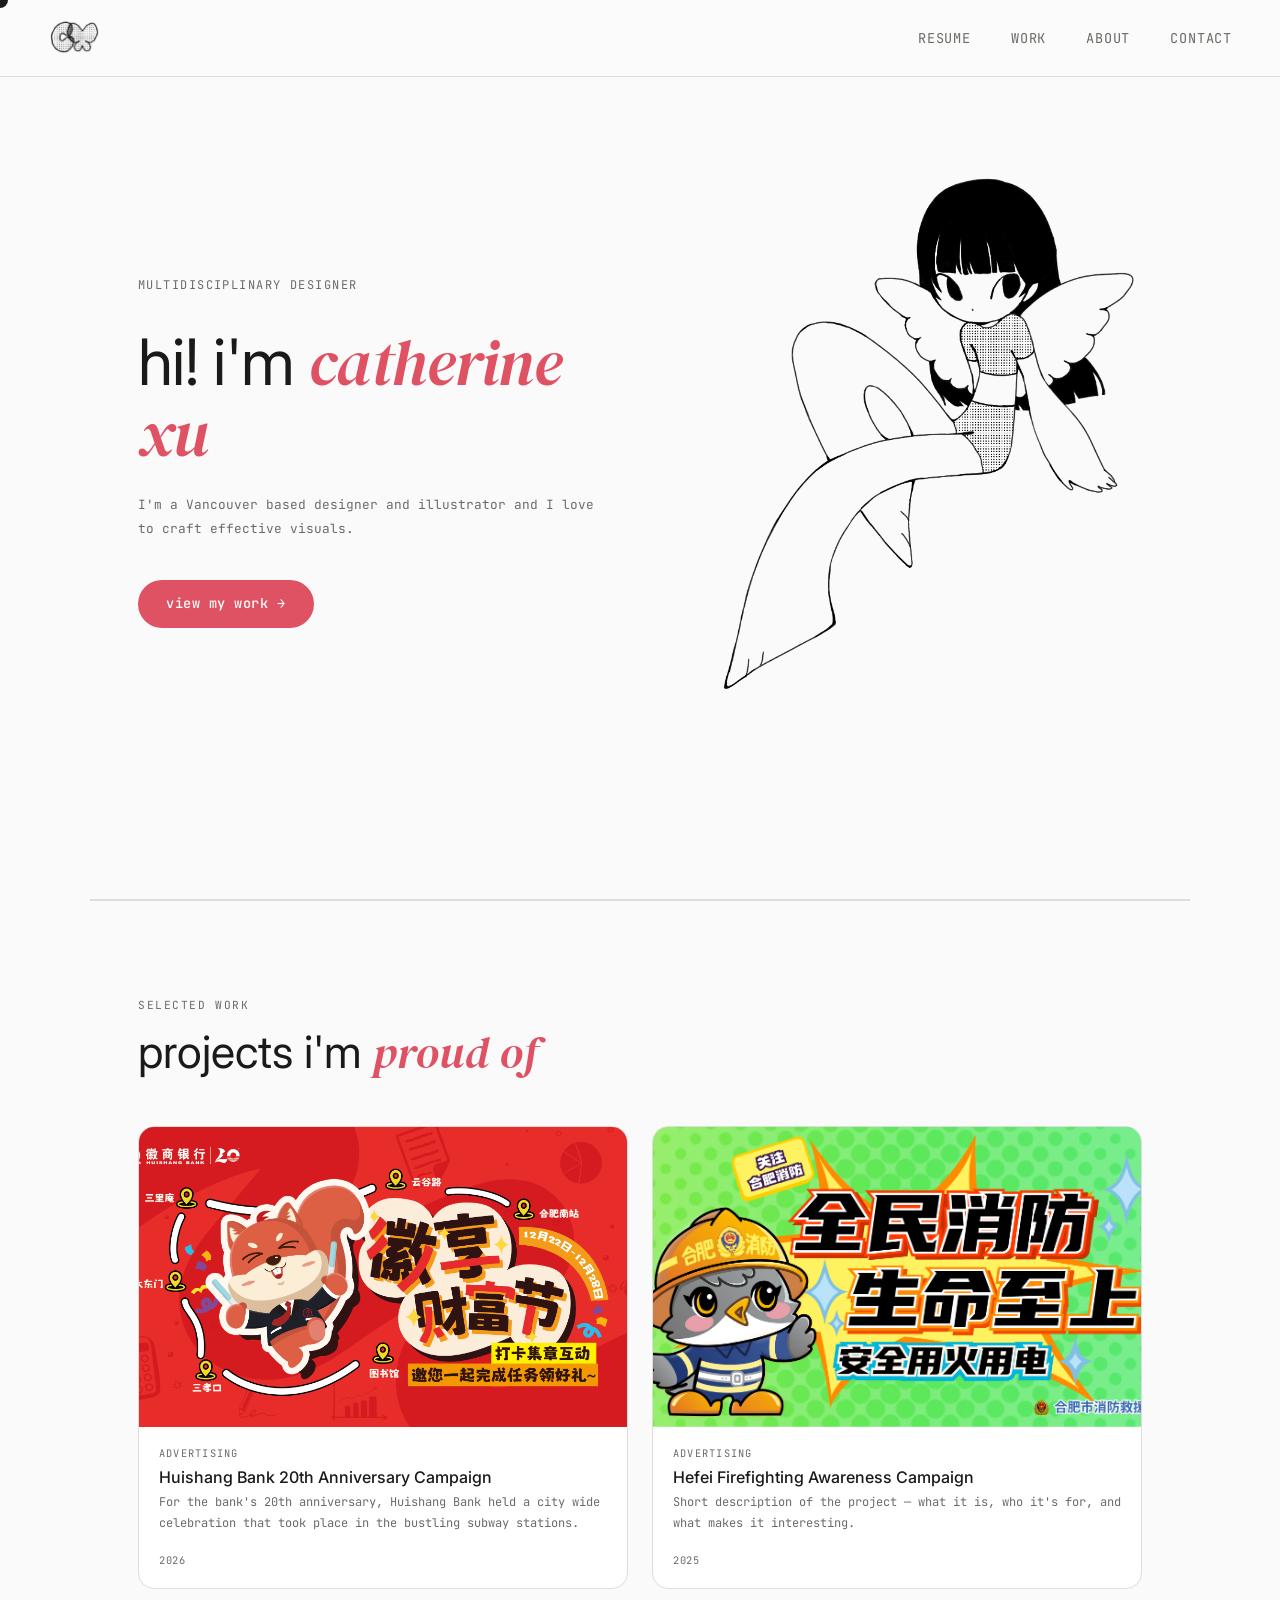
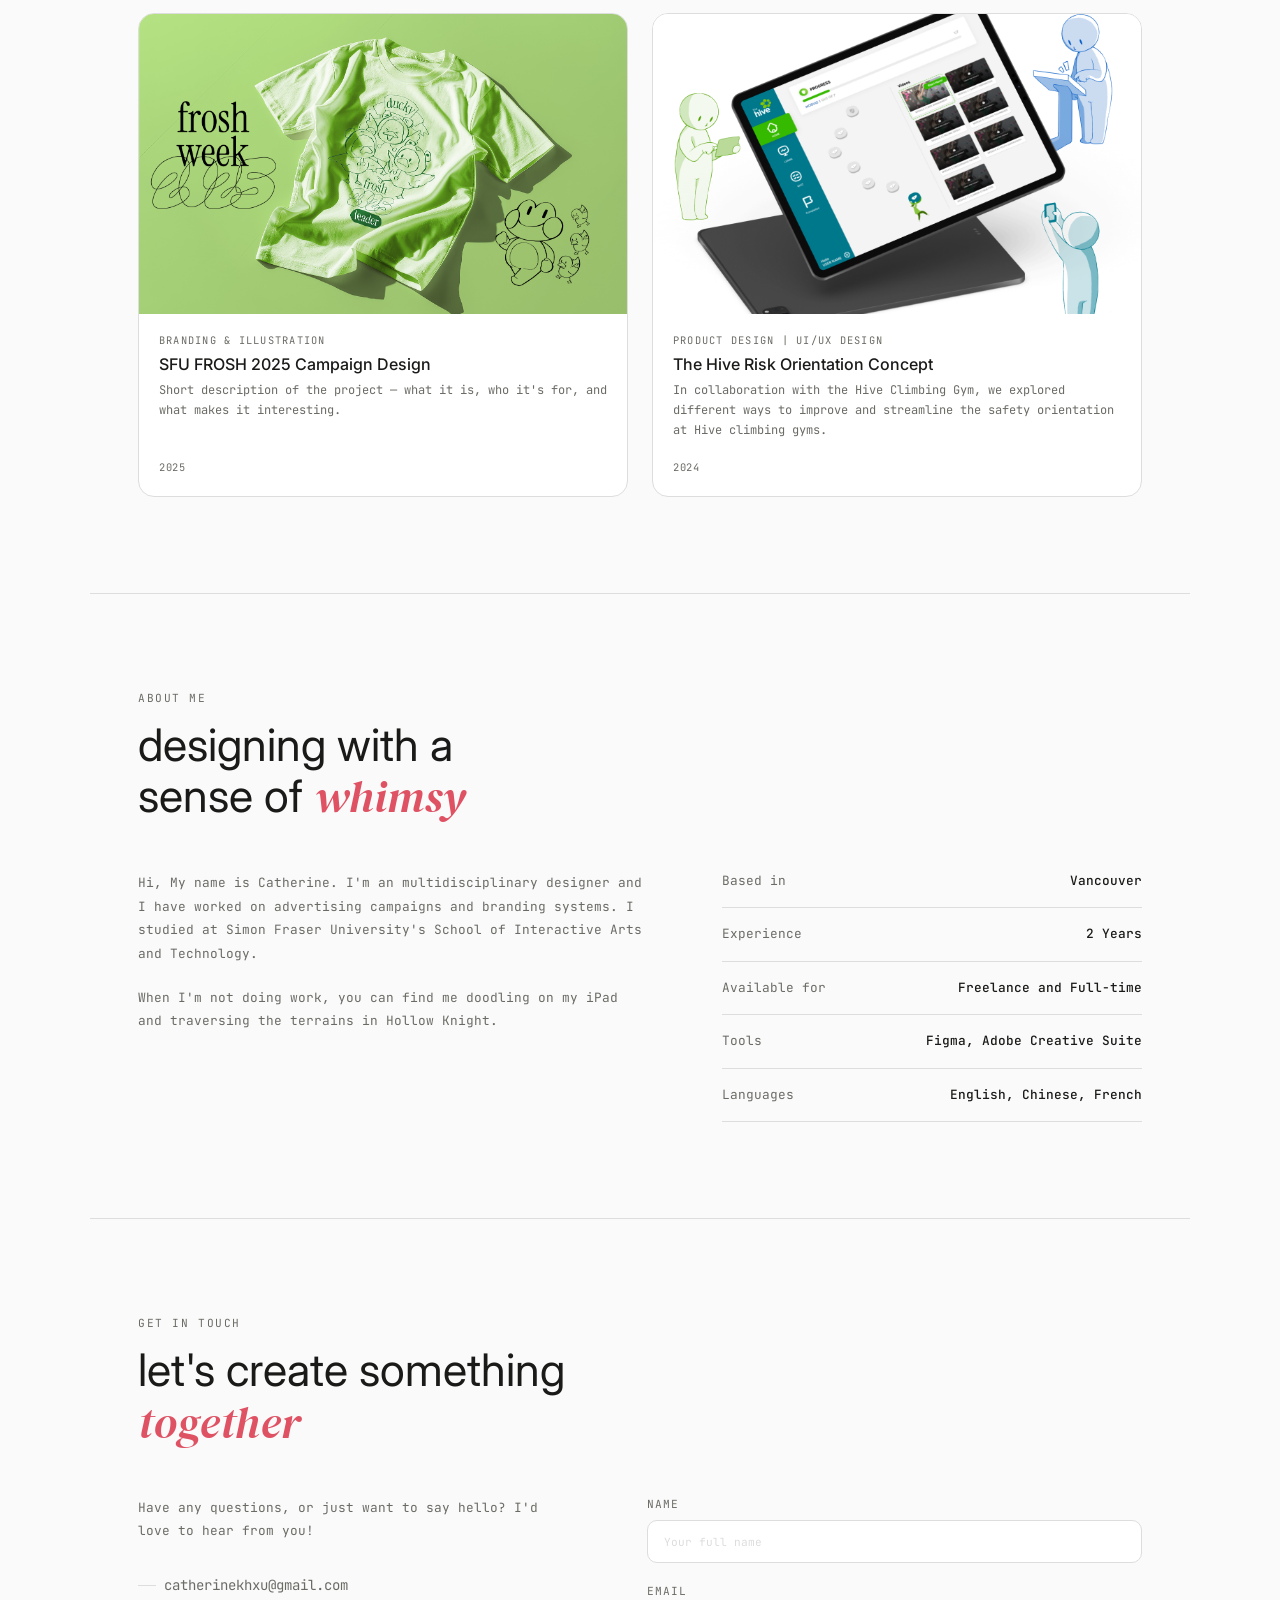
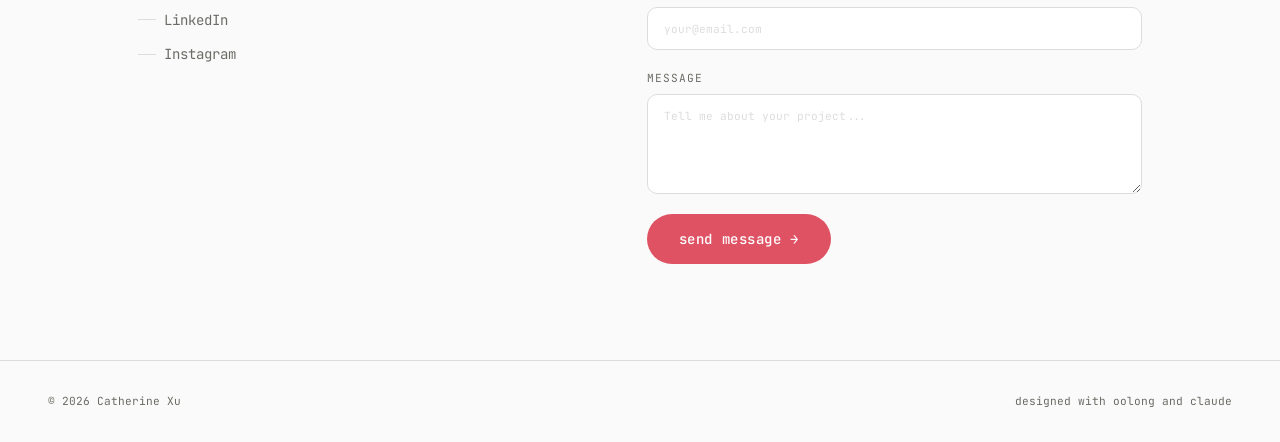
==== commit 789df37e: "changed cursor hover" ====
--- a/html/index.html
+++ b/html/index.html
@@ -123,7 +123,7 @@
         </a>
 
         <!-- PROJECT 4 -->
-        <a class="proj-card" href="project-4.html" data-cursor="see more">
+        <a class="proj-card" href="project-4.html" data-cursor="5 min read">
           <div class="proj-thumb">
             <img
               src="../images//project-4/hive-mockup.png"
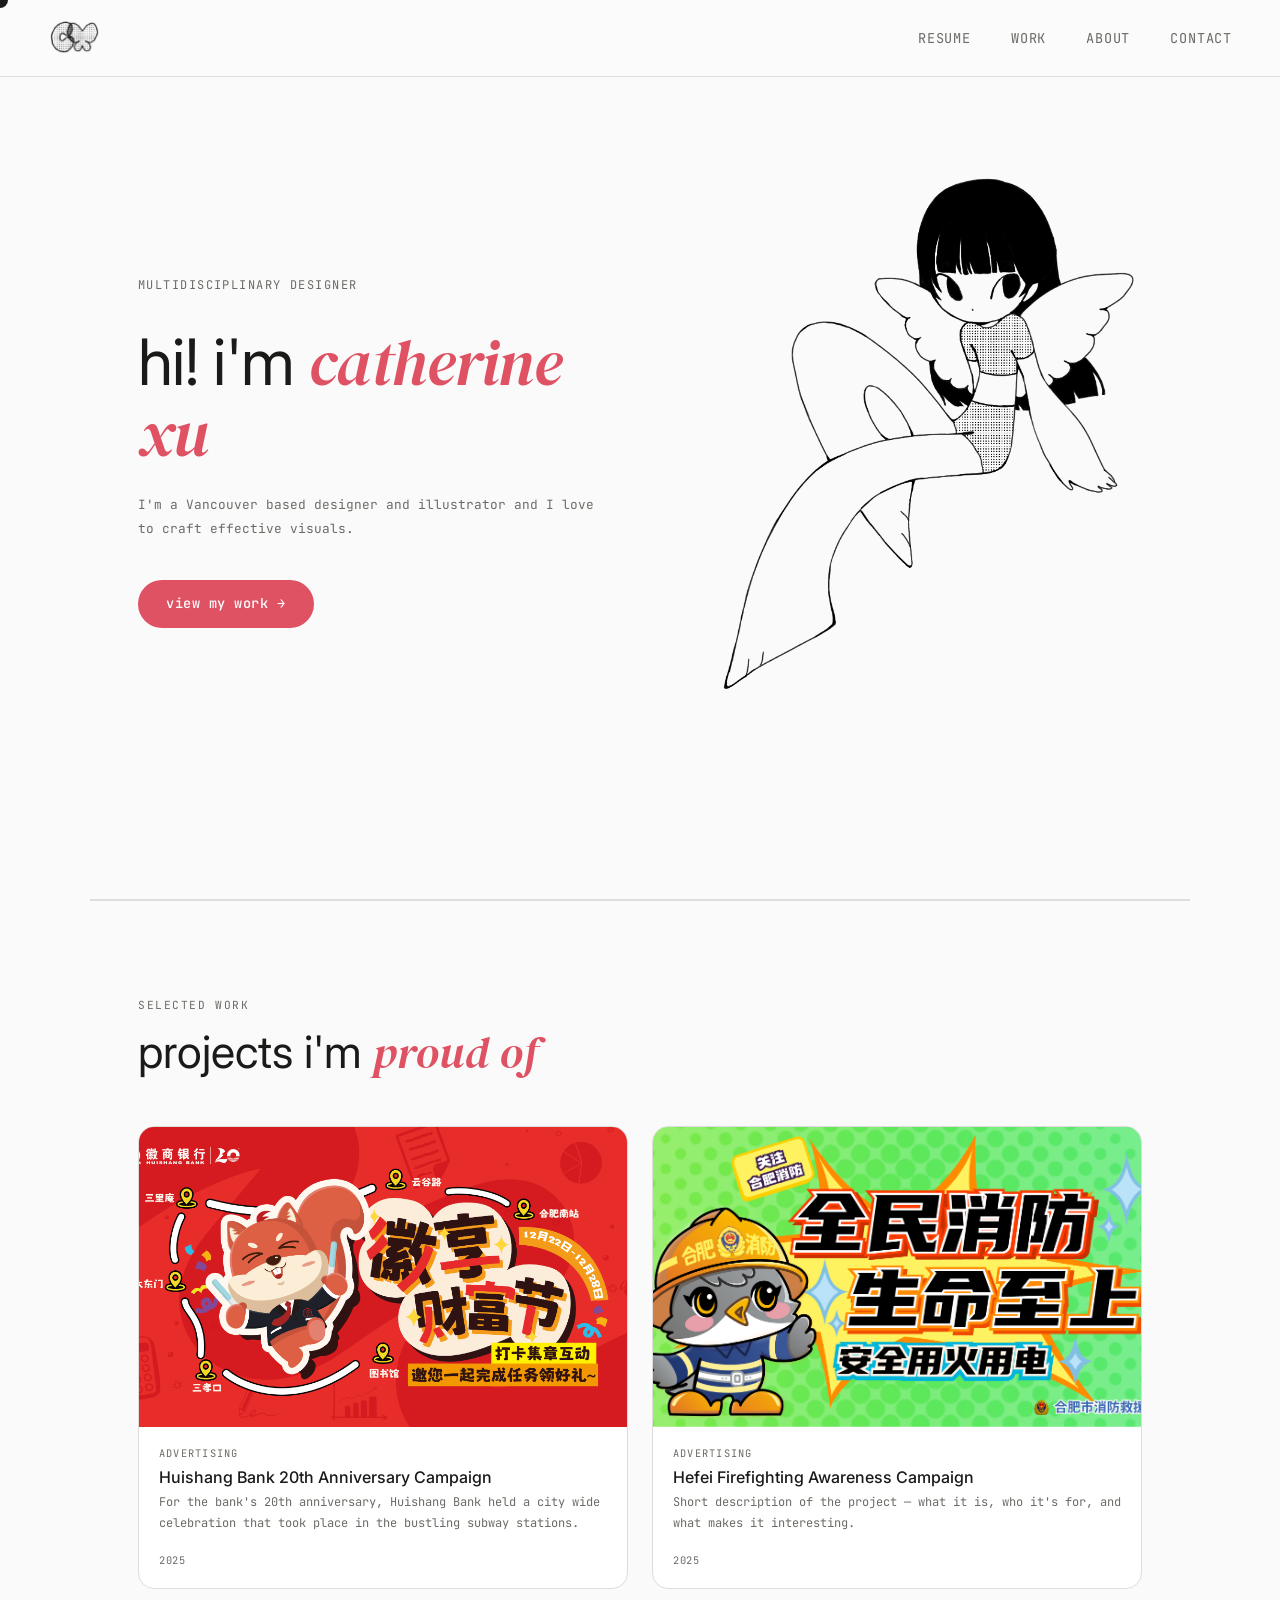
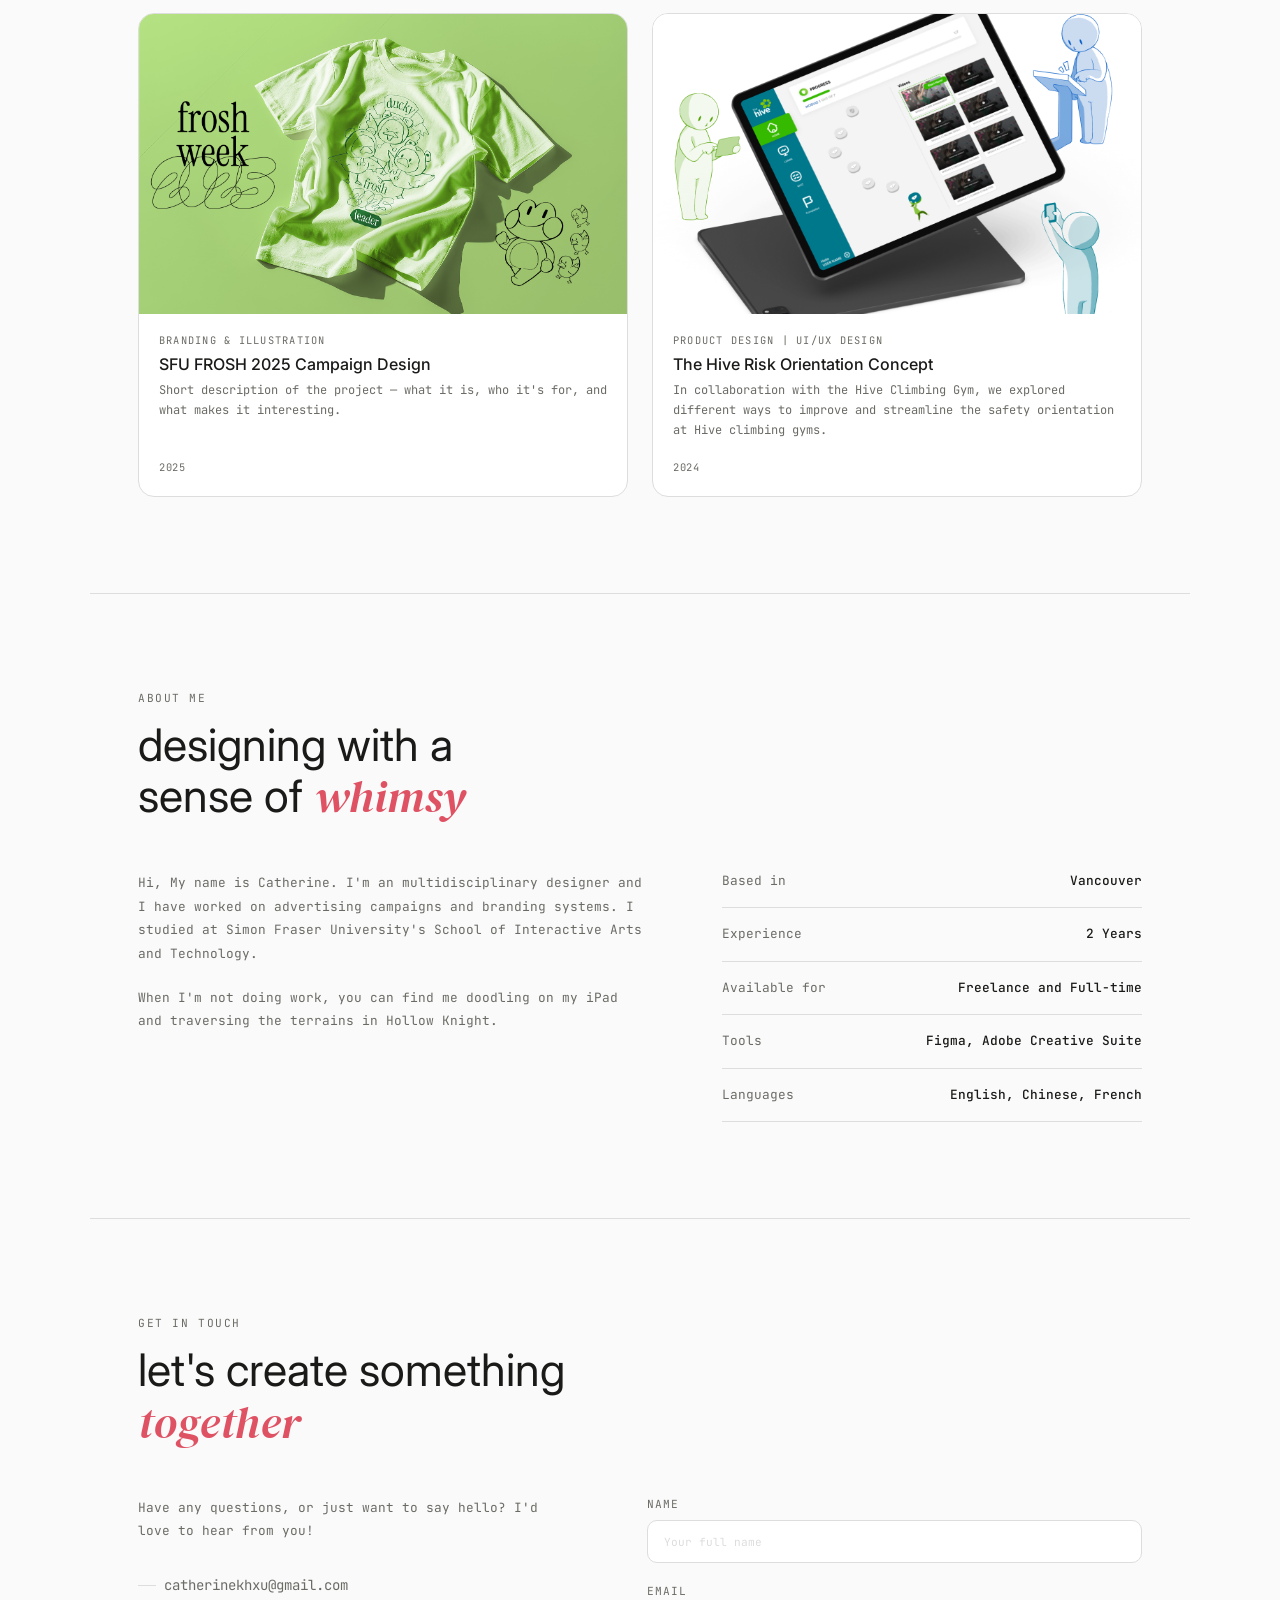
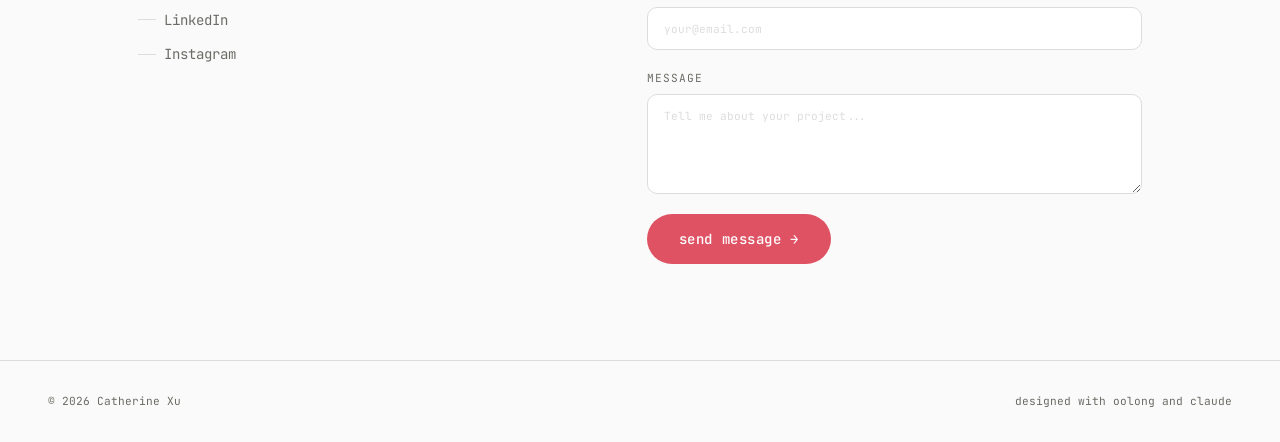
==== commit 74bf33f1: "finished project 1" ====
--- a/html/index.html
+++ b/html/index.html
@@ -69,7 +69,7 @@
       <div class="projects-grid reveal">
 
         <!-- PROJECT 1 -->
-        <a class="proj-card" href="project-1.html" data-cursor="see more">
+        <a class="proj-card" href="project-1.html" data-cursor="5 min read">
           <div class="proj-thumb">
             <img
               src="../images//project-1/KV.png"
@@ -80,14 +80,14 @@
             <p class="proj-name">Huishang Bank 20th Anniversary Campaign</p>
             <p class="proj-desc">For the bank's 20th anniversary, Huishang Bank held a city wide celebration that took place in the bustling subway stations.</p>
             <div class="proj-footer">
-              <span class="proj-year">2026</span>
+              <span class="proj-year">2025</span>
               <span class="proj-arrow">↗</span>
             </div>
           </div>
         </a>
 
         <!-- PROJECT 2 -->
-        <a class="proj-card" href="project-2.html" data-cursor="see more">
+        <a class="proj-card" href="project-2.html" data-cursor="5 minute read">
           <div class="proj-thumb">
             <img
               src="../images//project-2/firefighting-kv.png"
@@ -105,7 +105,7 @@
         </a>
 
         <!-- PROJECT 3 -->
-        <a class="proj-card" href="project-3.html" data-cursor="see more">
+        <a class="proj-card" href="project-3.html" data-cursor="3 min read">
           <div class="proj-thumb">
             <img
               src="../images//project-3/shirt-mockup.png"
@@ -123,7 +123,7 @@
         </a>
 
         <!-- PROJECT 4 -->
-        <a class="proj-card" href="project-4.html" data-cursor="5 min read">
+        <a class="proj-card" href="project-4.html" data-cursor="6 min read">
           <div class="proj-thumb">
             <img
               src="../images//project-4/hive-mockup.png"
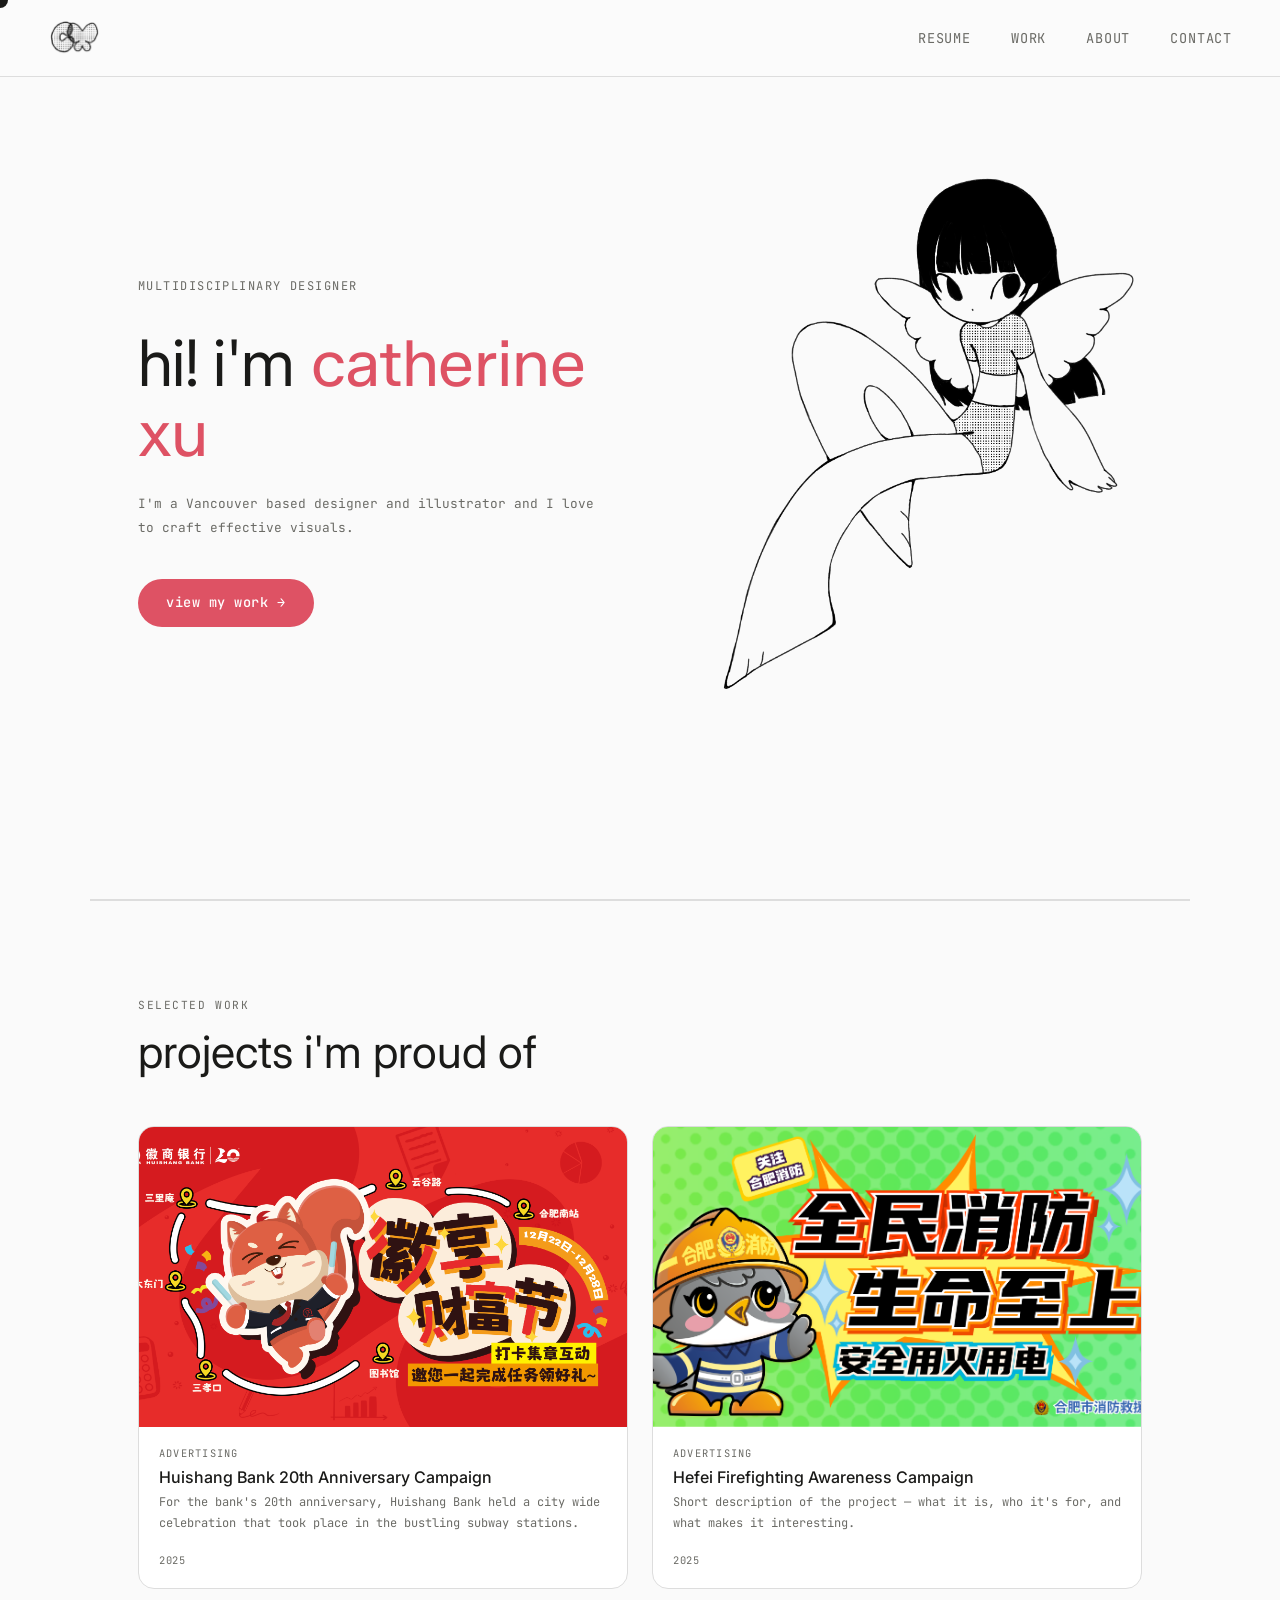
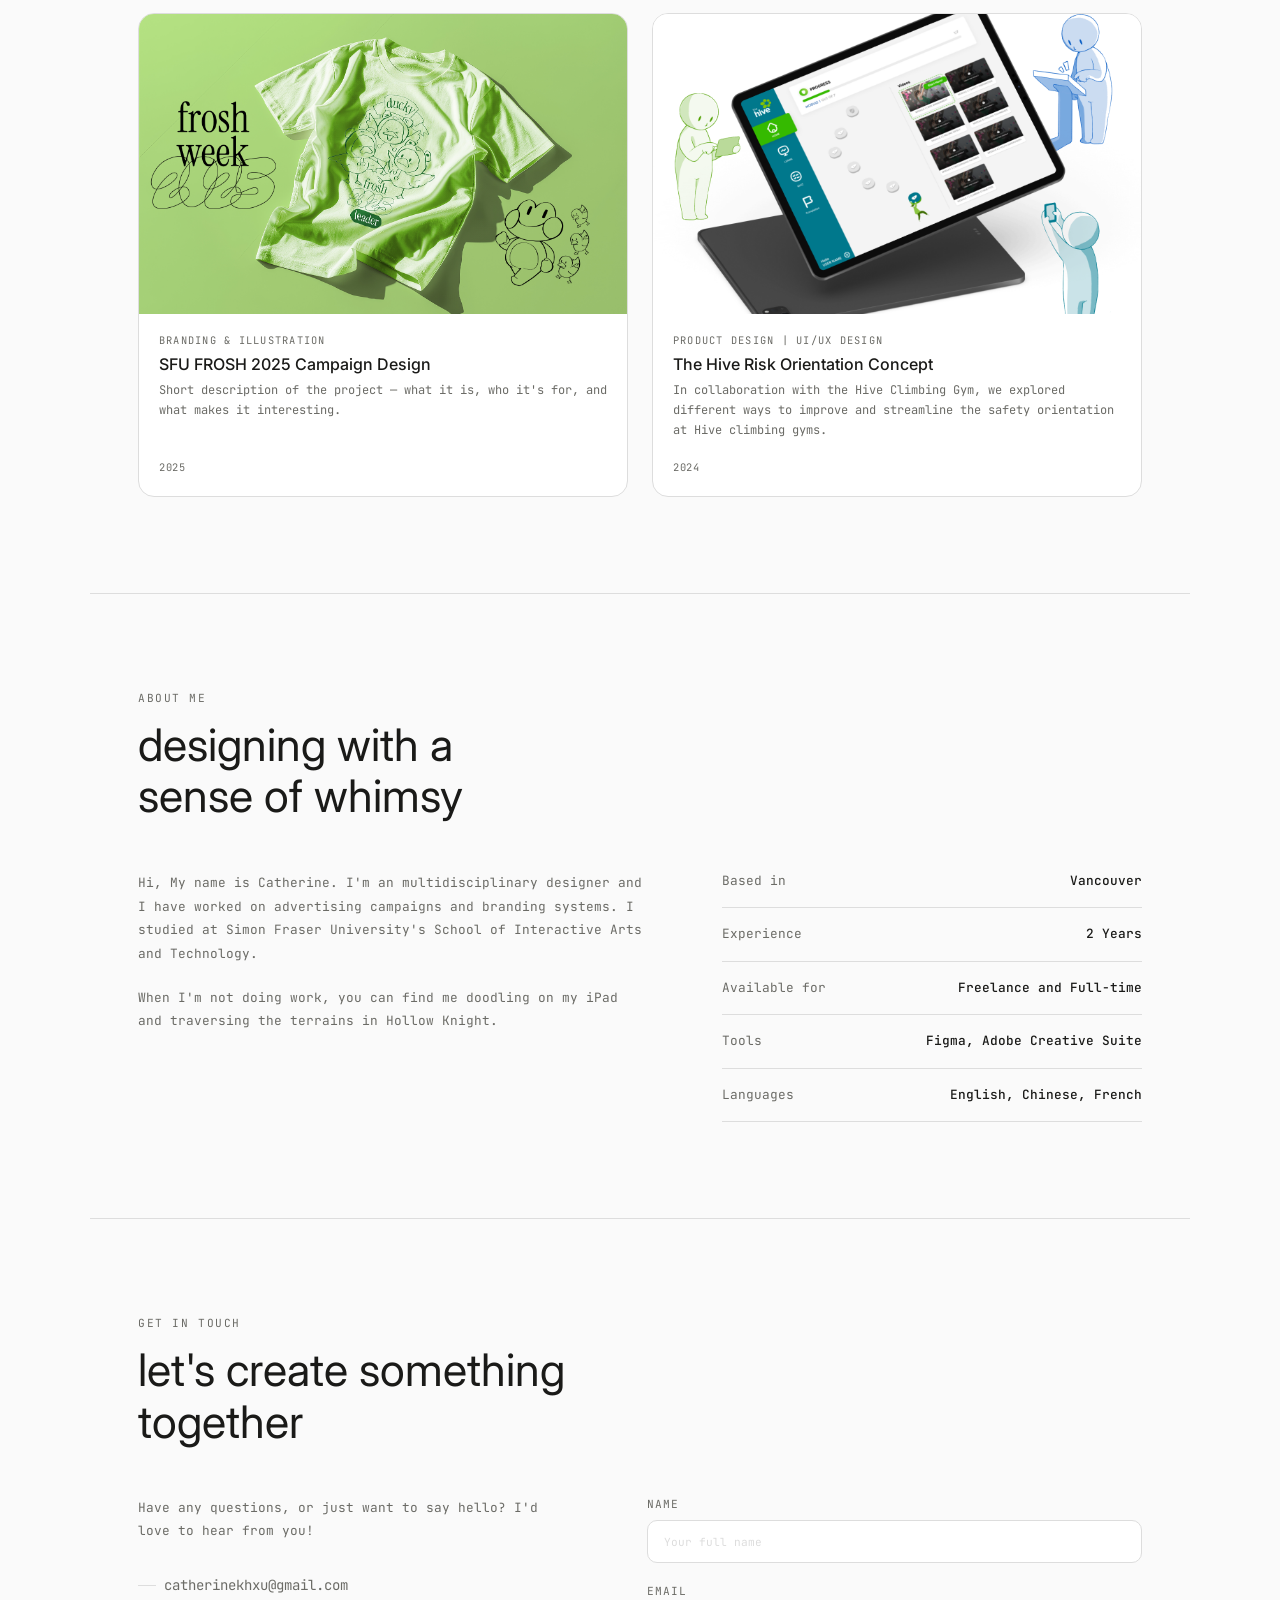
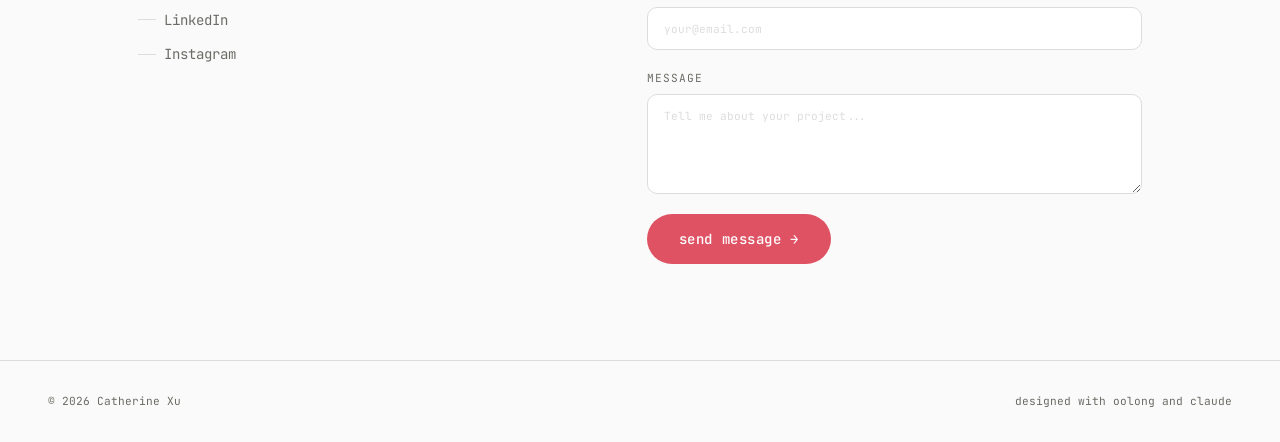
==== commit 72b6966a: "added gambetta font" ====
--- a/html/index.html
+++ b/html/index.html
@@ -12,9 +12,11 @@
 
   <!-- FONTS -->
   <link href="https://fonts.googleapis.com/css2?family=JetBrains+Mono:ital,wght@0,100..800;1,100..800&display=swap" rel="stylesheet">
+  <link href="https://fonts.googleapis.com/css2?family=Zalando+Sans:ital,wght@0,200..900;1,200..900&display=swap" rel="stylesheet">
   <link href="https://fonts.googleapis.com/css2?family=DM+Serif+Display:ital@0;1&family=DM+Sans:wght@300;400;500&display=swap" rel="stylesheet">
   <link href="https://fonts.googleapis.com/css2?family=Inter:ital,opsz,wght@0,14..32,100..900;1,14..32,100..900&family=JetBrains+Mono:ital,wght@0,100..800;1,100..800&display=swap" rel="stylesheet">
   
+  <link rel="stylesheet" href="../css/gambetta.css">
   <link rel="stylesheet" href="../css/style.css">
 </head>
 
@@ -54,7 +56,7 @@
     <div class="hero-visual">
       <img
         src="../images/self-portriat.png"
-        alt="Your Name — Creative Designer"
+        alt="illustrated self portriat"
         style="width: 100%; border-radius: 16px; object-fit: cover;"
         data-cursor="self portriat 2026"/>
     </div> 
@@ -64,7 +66,7 @@
   <div id="work">
     <div class="section">
       <p class="section-tag reveal">selected work</p>
-      <h2 class="section-title reveal">projects i'm <em style="font-family: var(--serif); font-style: italic; color: var(--accent);">proud of</em></h2>
+      <h2 class="section-title reveal">projects i'm proud of</h2>
 
       <div class="projects-grid reveal">
 
@@ -73,7 +75,7 @@
           <div class="proj-thumb">
             <img
               src="../images//project-1/KV.png"
-              alt="Your Name — Creative Designer"/>
+              alt="key visual for project 1"/>
           </div>
           <div class="proj-body">
             <span class="proj-tag">Advertising</span>
@@ -91,7 +93,7 @@
           <div class="proj-thumb">
             <img
               src="../images//project-2/firefighting-kv.png"
-              alt="Your Name — Creative Designer"/>
+              alt="key visual for project 2"/>
           </div>
           <div class="proj-body">
             <span class="proj-tag">Advertising</span>
@@ -109,7 +111,7 @@
           <div class="proj-thumb">
             <img
               src="../images//project-3/shirt-mockup.png"
-              alt="Your Name — Creative Designer"/>
+              alt="key visual for project 3"/>
           </div>
           <div class="proj-body">
             <span class="proj-tag">Branding & Illustration</span>
@@ -127,7 +129,7 @@
           <div class="proj-thumb">
             <img
               src="../images//project-4/hive-mockup.png"
-              alt="Your Name — Creative Designer"/>
+              alt="key visual for project 4"/>
           </div>
           <div class="proj-body">
             <span class="proj-tag">Product Design | UI/UX Design</span>
@@ -148,7 +150,7 @@
   <div id="about">
     <div class="section">
       <p class="section-tag reveal">about me</p>
-      <h2 class="section-title reveal">designing with a<br> sense of <em style="font-family: var(--serif); font-style: italic; color: var(--accent);" data-cursor="🌸">whimsy</em></h2>
+      <h2 class="section-title reveal">designing with a<br> sense of whimsy</h2>
       <div class="about-grid reveal">
         <div class="about-body">
           <p>Hi, My name is Catherine. I'm an multidisciplinary designer and I have worked on advertising campaigns and branding systems. I studied at  <a href="https://www.sfu.ca/siat.html" data-cursor="see more">Simon Fraser University's School of Interactive Arts and Technology</a>.</p>
@@ -169,7 +171,7 @@
   <div id="contact">
     <div class="section">
       <p class="section-tag reveal">Get in touch</p>
-      <h2 class="section-title reveal">let's create something<br><em style="font-family: var(--serif); font-style: italic; color: var(--accent);">together</em></h2>
+      <h2 class="section-title reveal">let's create something <br>together</h2>
       <div class="contact-grid reveal">
         <div class="contact-intro">
           <p>Have any questions, or just want to say hello? I'd love to hear from you!</p>
--- a/css/gambetta.css
+++ b/css/gambetta.css
@@ -0,0 +1,148 @@
+/**
+* @license
+*
+* Font Family: Gambetta
+* Designed by: Paul Troppmar
+* URL: https://www.fontshare.com/fonts/gambetta
+* © 2026 Indian Type Foundry
+*
+* Gambetta Light 
+* Gambetta LightItalic 
+* Gambetta Regular 
+* Gambetta Italic 
+* Gambetta Medium 
+* Gambetta MediumItalic 
+* Gambetta Semibold 
+* Gambetta SemiboldItalic 
+* Gambetta Bold 
+* Gambetta BoldItalic 
+* Gambetta Variable (Variable font)
+* Gambetta VariableItalic (Variable font)
+
+*
+*/
+@font-face {
+  font-family: 'Gambetta-Light';
+  src: url('../fonts/Gambetta-Light.woff2') format('woff2'),
+       url('../fonts/Gambetta-Light.woff') format('woff'),
+       url('../fonts/Gambetta-Light.ttf') format('truetype');
+  font-weight: 300;
+  font-display: swap;
+  font-style: normal;
+}
+@font-face {
+  font-family: 'Gambetta-LightItalic';
+  src: url('../fonts/Gambetta-LightItalic.woff2') format('woff2'),
+       url('../fonts/Gambetta-LightItalic.woff') format('woff'),
+       url('../fonts/Gambetta-LightItalic.ttf') format('truetype');
+  font-weight: 300;
+  font-display: swap;
+  font-style: italic;
+}
+@font-face {
+  font-family: 'Gambetta-Regular';
+  src: url('../fonts/Gambetta-Regular.woff2') format('woff2'),
+       url('../fonts/Gambetta-Regular.woff') format('woff'),
+       url('../fonts/Gambetta-Regular.ttf') format('truetype');
+  font-weight: 400;
+  font-display: swap;
+  font-style: normal;
+}
+@font-face {
+  font-family: 'Gambetta-Italic';
+  src: url('../fonts/Gambetta-Italic.woff2') format('woff2'),
+       url('../fonts/Gambetta-Italic.woff') format('woff'),
+       url('../fonts/Gambetta-Italic.ttf') format('truetype');
+  font-weight: 400;
+  font-display: swap;
+  font-style: italic;
+}
+@font-face {
+  font-family: 'Gambetta-Medium';
+  src: url('../fonts/Gambetta-Medium.woff2') format('woff2'),
+       url('../fonts/Gambetta-Medium.woff') format('woff'),
+       url('../fonts/Gambetta-Medium.ttf') format('truetype');
+  font-weight: 500;
+  font-display: swap;
+  font-style: normal;
+}
+@font-face {
+  font-family: 'Gambetta-MediumItalic';
+  src: url('../fonts/Gambetta-MediumItalic.woff2') format('woff2'),
+       url('../fonts/Gambetta-MediumItalic.woff') format('woff'),
+       url('../fonts/Gambetta-MediumItalic.ttf') format('truetype');
+  font-weight: 500;
+  font-display: swap;
+  font-style: italic;
+}
+@font-face {
+  font-family: 'Gambetta-Semibold';
+  src: url('../fonts/Gambetta-Semibold.woff2') format('woff2'),
+       url('../fonts/Gambetta-Semibold.woff') format('woff'),
+       url('../fonts/Gambetta-Semibold.ttf') format('truetype');
+  font-weight: 600;
+  font-display: swap;
+  font-style: normal;
+}
+@font-face {
+  font-family: 'Gambetta-SemiboldItalic';
+  src: url('../fonts/Gambetta-SemiboldItalic.woff2') format('woff2'),
+       url('../fonts/Gambetta-SemiboldItalic.woff') format('woff'),
+       url('../fonts/Gambetta-SemiboldItalic.ttf') format('truetype');
+  font-weight: 600;
+  font-display: swap;
+  font-style: italic;
+}
+@font-face {
+  font-family: 'Gambetta-Bold';
+  src: url('../fonts/Gambetta-Bold.woff2') format('woff2'),
+       url('../fonts/Gambetta-Bold.woff') format('woff'),
+       url('../fonts/Gambetta-Bold.ttf') format('truetype');
+  font-weight: 700;
+  font-display: swap;
+  font-style: normal;
+}
+@font-face {
+  font-family: 'Gambetta-BoldItalic';
+  src: url('../fonts/Gambetta-BoldItalic.woff2') format('woff2'),
+       url('../fonts/Gambetta-BoldItalic.woff') format('woff'),
+       url('../fonts/Gambetta-BoldItalic.ttf') format('truetype');
+  font-weight: 700;
+  font-display: swap;
+  font-style: italic;
+}
+/**
+* This is a variable font
+* You can control variable axes as shown below:
+* font-variation-settings: wght 300.0wght 700.0;
+*
+* available axes:
+'wght' (range from 300.0 to 700.0'wght' (range from 300.0 to 700.0
+*/
+@font-face {
+  font-family: 'Gambetta-Variable';
+  src: url('../fonts/Gambetta-Variable.woff2') format('woff2'),
+       url('../fonts/Gambetta-Variable.woff') format('woff'),
+       url('../fonts/Gambetta-Variable.ttf') format('truetype');
+  font-weight: 300 700;
+  font-display: swap;
+  font-style: normal;
+}
+/**
+* This is a variable font
+* You can control variable axes as shown below:
+* font-variation-settings: wght 300.0wght 700.0;
+*
+* available axes:
+'wght' (range from 300.0 to 700.0'wght' (range from 300.0 to 700.0
+*/
+@font-face {
+  font-family: 'Gambetta-VariableItalic';
+  src: url('../fonts/Gambetta-VariableItalic.woff2') format('woff2'),
+       url('../fonts/Gambetta-VariableItalic.woff') format('woff'),
+       url('../fonts/Gambetta-VariableItalic.ttf') format('truetype');
+  font-weight: 300 700;
+  font-display: swap;
+  font-style: italic;
+}
+
--- a/css/style.css
+++ b/css/style.css
@@ -7,7 +7,8 @@
   --muted: #6b6b66;
   --faint: #dddddd;
   --accent: #de5264;
-  --serif: 'DM Serif Display', Georgia, serif;
+  --serif: 'Gametta-BoldItalic', serif;
+  --heading: 'Zalando Sans', sans-serif;
   --sans: 'Inter', sans-serif;
   --mono: 'JetBrains Mono', sans-serif;
 }
@@ -128,8 +129,8 @@
 }
 
 .hero h1 em {
-  font-family: var(--serif);
-  font-style: italic;
+  font-family: var(--heading);
+  font-style: normal;
   color: var(--accent);
 }
 
@@ -531,4 +532,6 @@
 .custom-cursor.has-message .cursor-label {
   opacity: 1;
   max-width: 200px;
-}+}
+
+
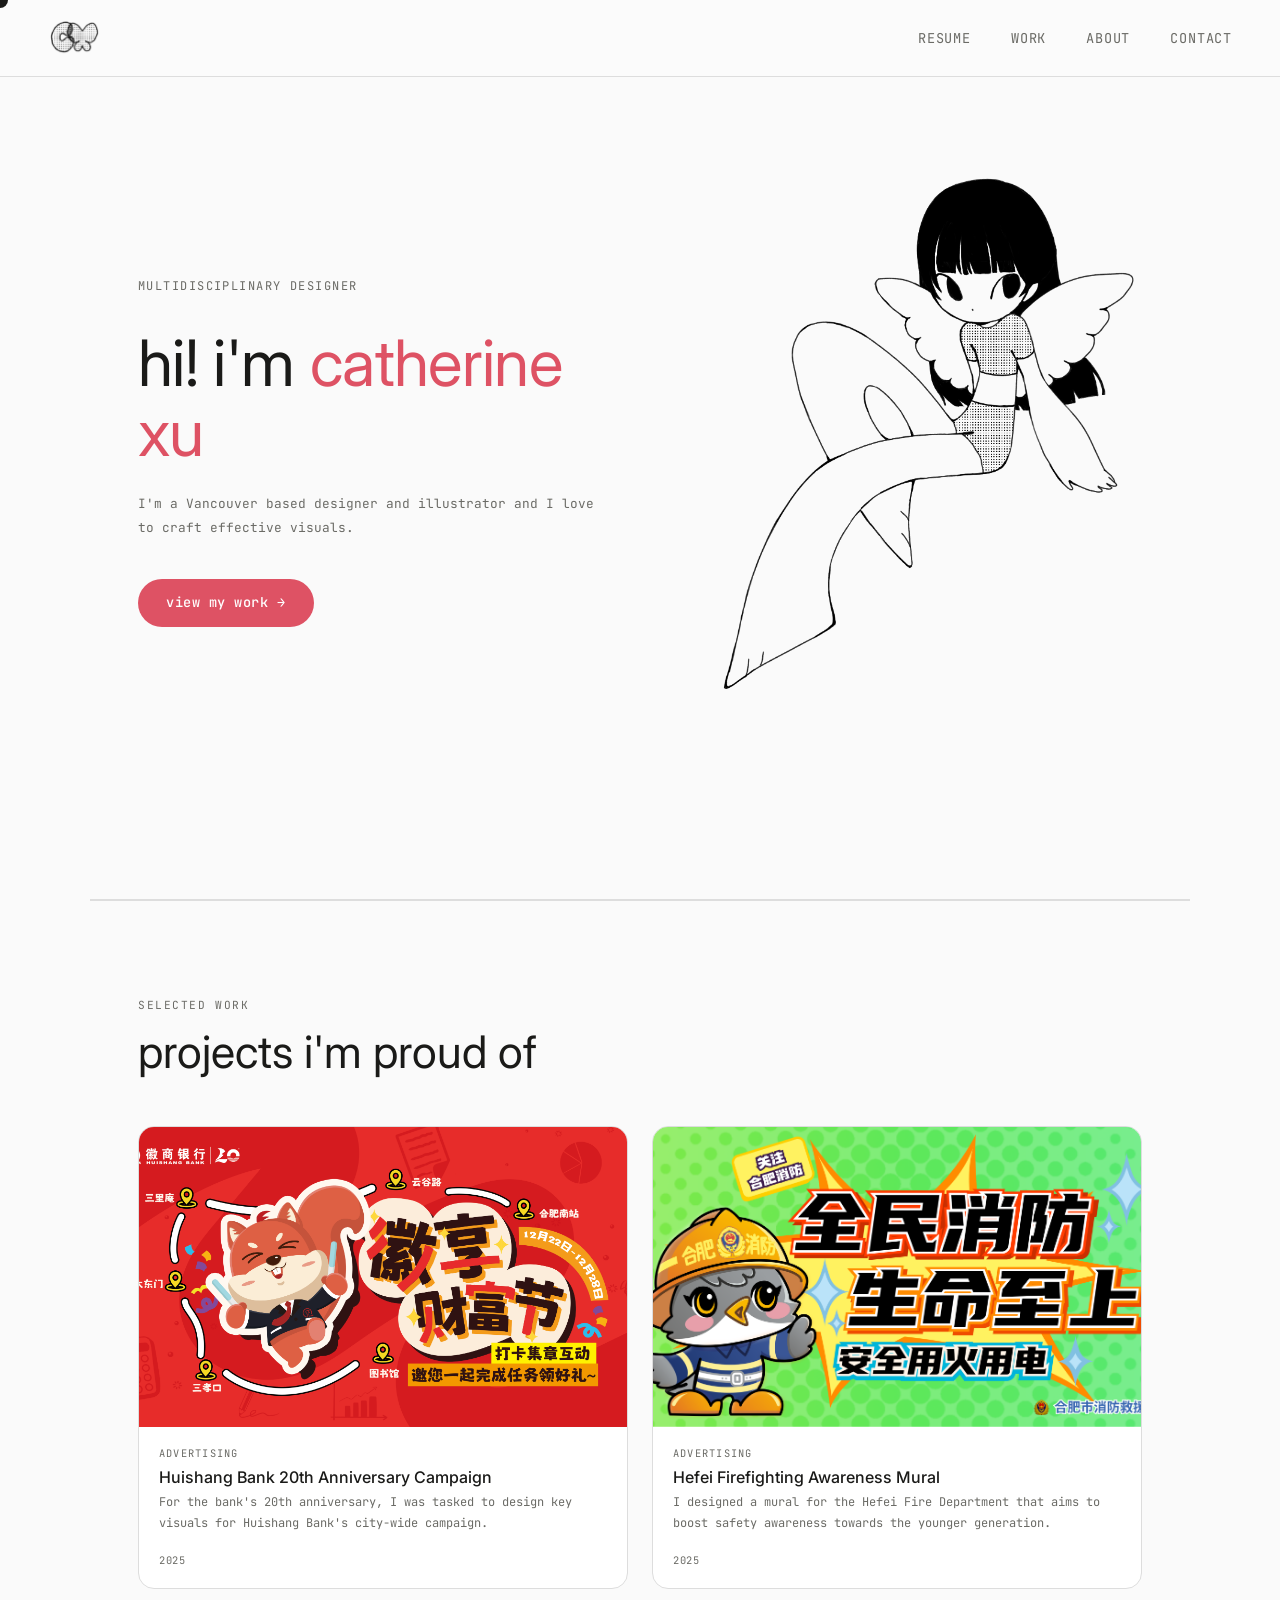
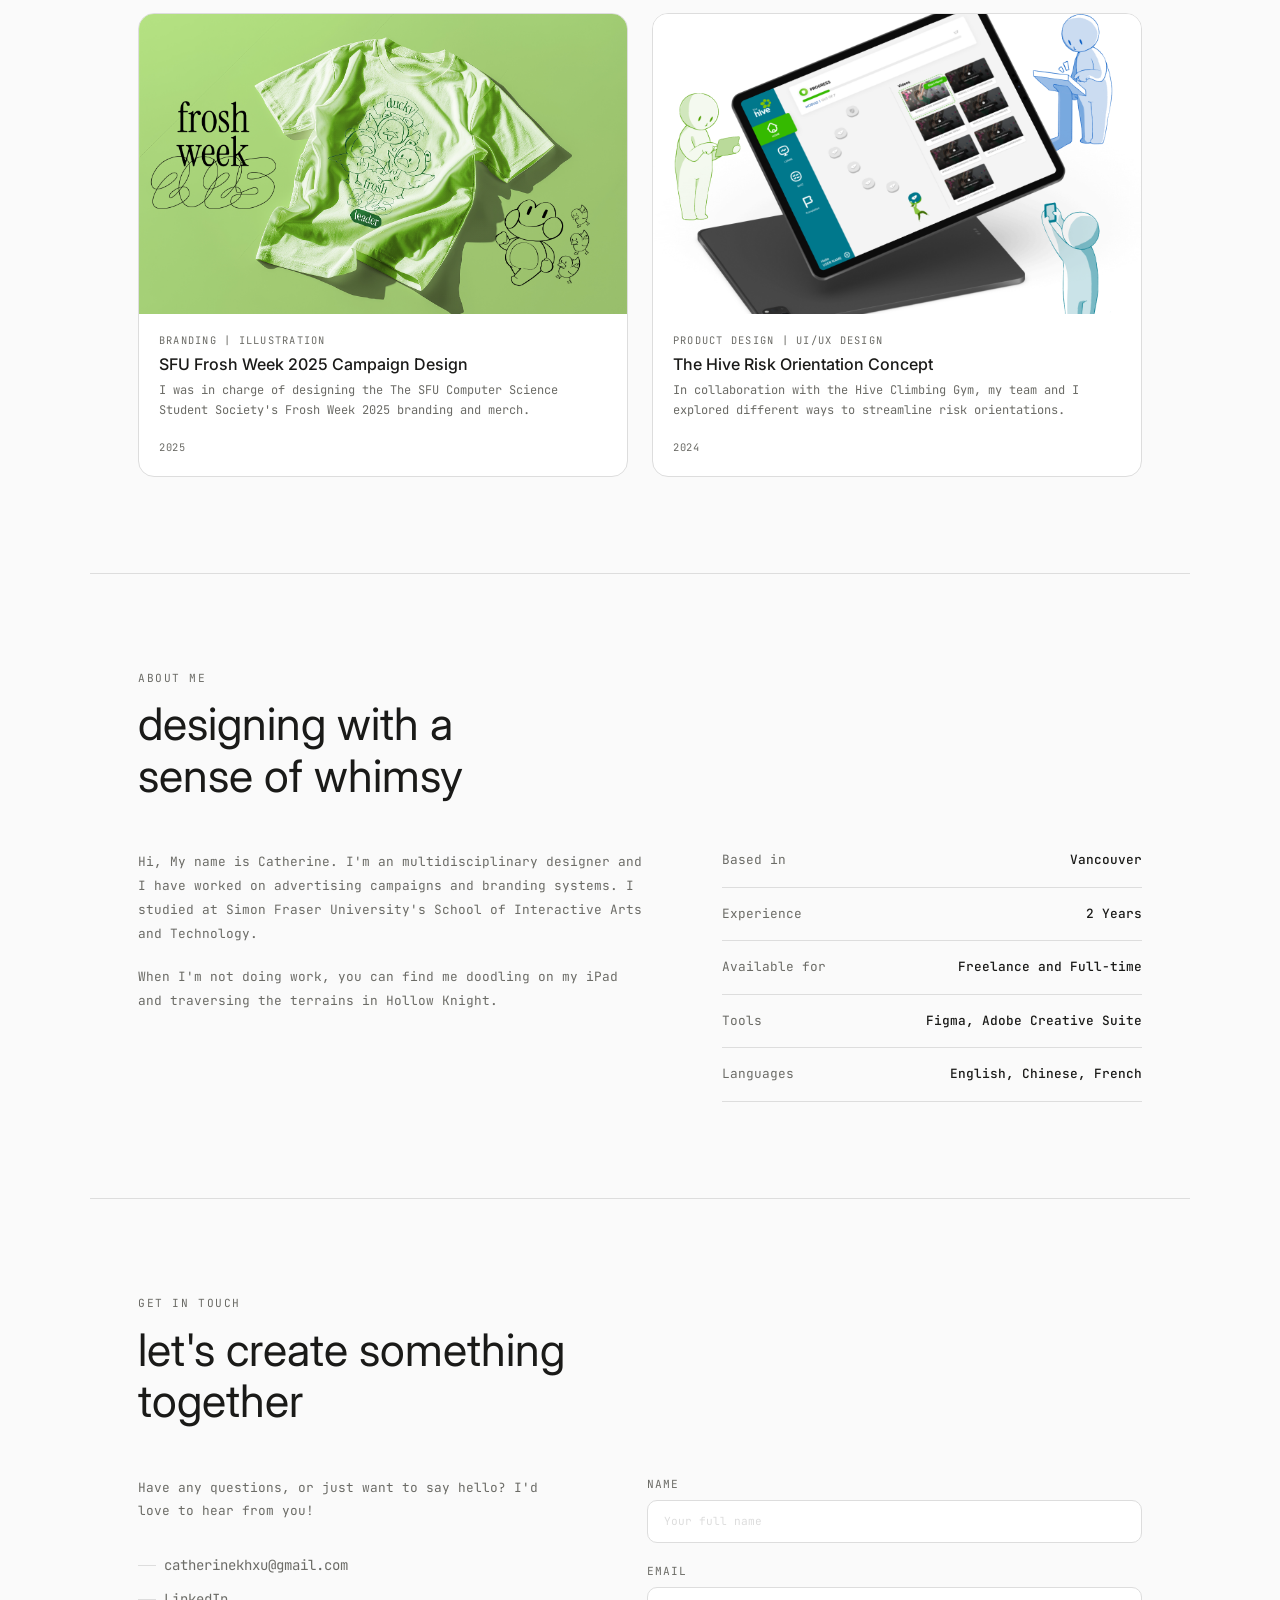
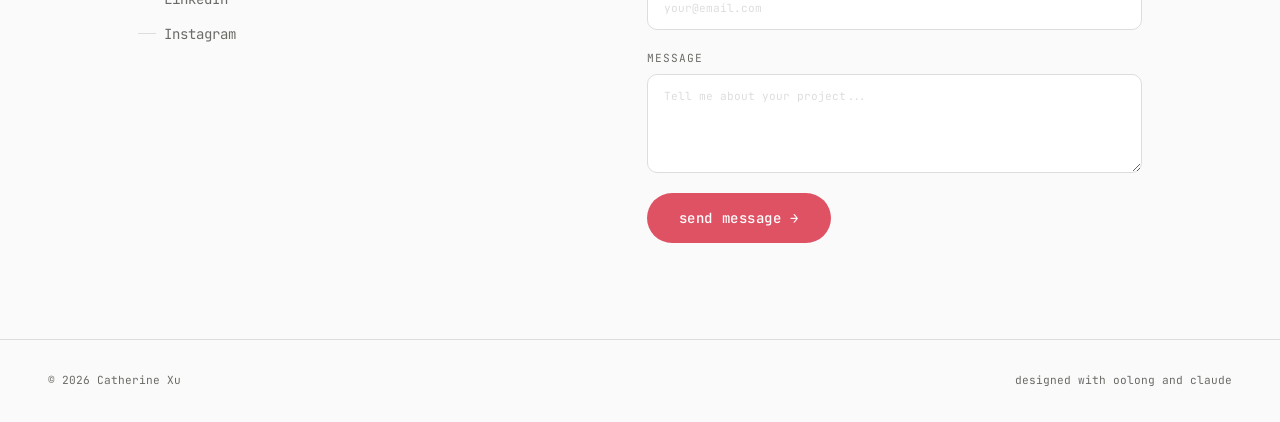
==== commit 8c134255: "removed font" ====
--- a/html/index.html
+++ b/html/index.html
@@ -80,7 +80,7 @@
           <div class="proj-body">
             <span class="proj-tag">Advertising</span>
             <p class="proj-name">Huishang Bank 20th Anniversary Campaign</p>
-            <p class="proj-desc">For the bank's 20th anniversary, Huishang Bank held a city wide celebration that took place in the bustling subway stations.</p>
+            <p class="proj-desc">For the bank's 20th anniversary, I was tasked to design key visuals for Huishang Bank's city-wide campaign.</p>
             <div class="proj-footer">
               <span class="proj-year">2025</span>
               <span class="proj-arrow">↗</span>
@@ -97,8 +97,8 @@
           </div>
           <div class="proj-body">
             <span class="proj-tag">Advertising</span>
-            <p class="proj-name">Hefei Firefighting Awareness Campaign</p>
-            <p class="proj-desc">Short description of the project — what it is, who it's for, and what makes it interesting.</p>
+            <p class="proj-name">Hefei Firefighting Awareness Mural</p>
+            <p class="proj-desc">I designed a mural for the Hefei Fire Department that aims to boost safety awareness towards the younger generation.</p>
             <div class="proj-footer">
               <span class="proj-year">2025</span>
               <span class="proj-arrow">↗</span>
@@ -114,9 +114,9 @@
               alt="key visual for project 3"/>
           </div>
           <div class="proj-body">
-            <span class="proj-tag">Branding & Illustration</span>
-            <p class="proj-name">SFU FROSH 2025 Campaign Design</p>
-            <p class="proj-desc">Short description of the project — what it is, who it's for, and what makes it interesting.</p>
+            <span class="proj-tag">Branding | Illustration</span>
+            <p class="proj-name">SFU Frosh Week 2025 Campaign Design</p>
+            <p class="proj-desc">I was in charge of designing the The SFU Computer Science Student Society's Frosh Week 2025 branding and merch.</p>
             <div class="proj-footer">
               <span class="proj-year">2025</span>
               <span class="proj-arrow">↗</span>
@@ -134,7 +134,7 @@
           <div class="proj-body">
             <span class="proj-tag">Product Design | UI/UX Design</span>
             <p class="proj-name">The Hive Risk Orientation Concept</p>
-            <p class="proj-desc">In collaboration with the Hive Climbing Gym, we explored different ways to improve and streamline the safety orientation at Hive climbing gyms.</p>
+            <p class="proj-desc">In collaboration with the Hive Climbing Gym, my team and I explored different ways to streamline risk orientations.</p>
             <div class="proj-footer">
               <span class="proj-year">2024</span>
               <span class="proj-arrow">↗</span>
--- a/css/style.css
+++ b/css/style.css
@@ -7,8 +7,6 @@
   --muted: #6b6b66;
   --faint: #dddddd;
   --accent: #de5264;
-  --serif: 'Gametta-BoldItalic', serif;
-  --heading: 'Zalando Sans', sans-serif;
   --sans: 'Inter', sans-serif;
   --mono: 'JetBrains Mono', sans-serif;
 }
@@ -129,7 +127,7 @@
 }
 
 .hero h1 em {
-  font-family: var(--heading);
+  font-family: var(--sans);
   font-style: normal;
   color: var(--accent);
 }
